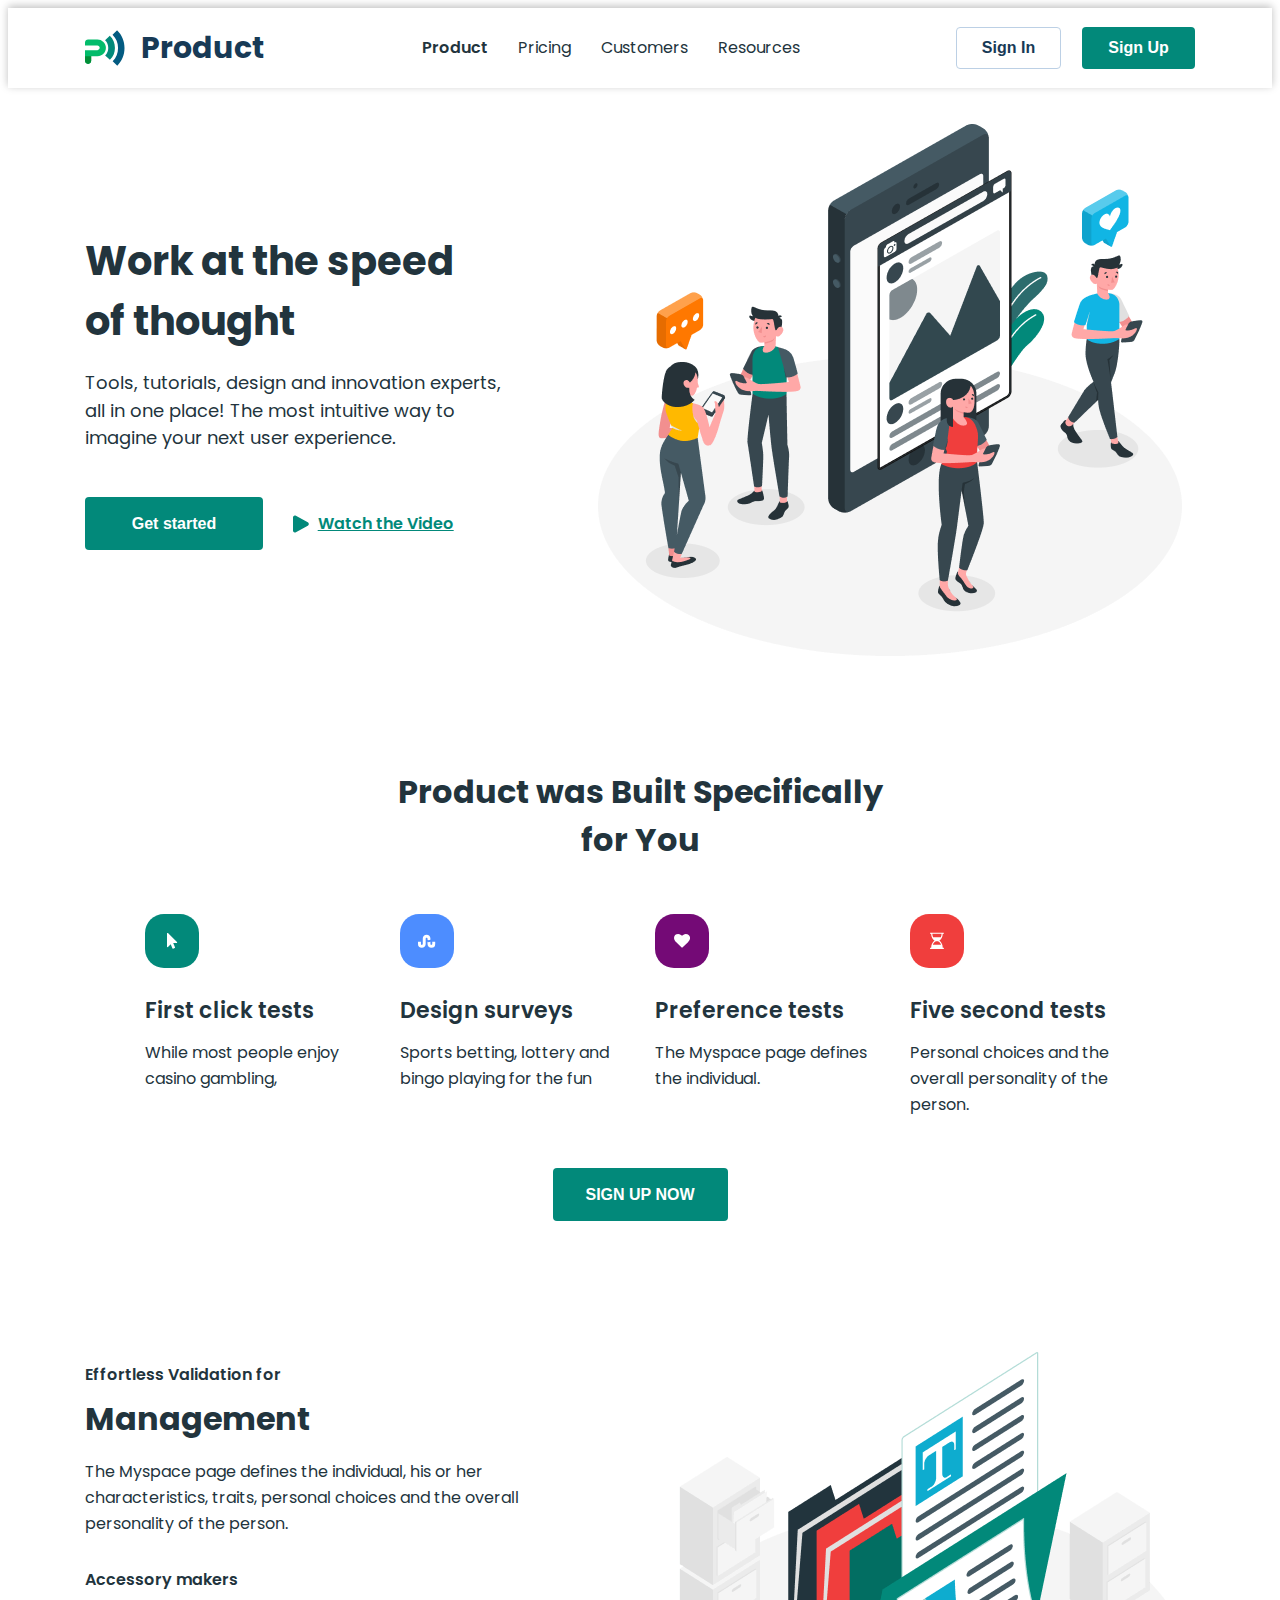
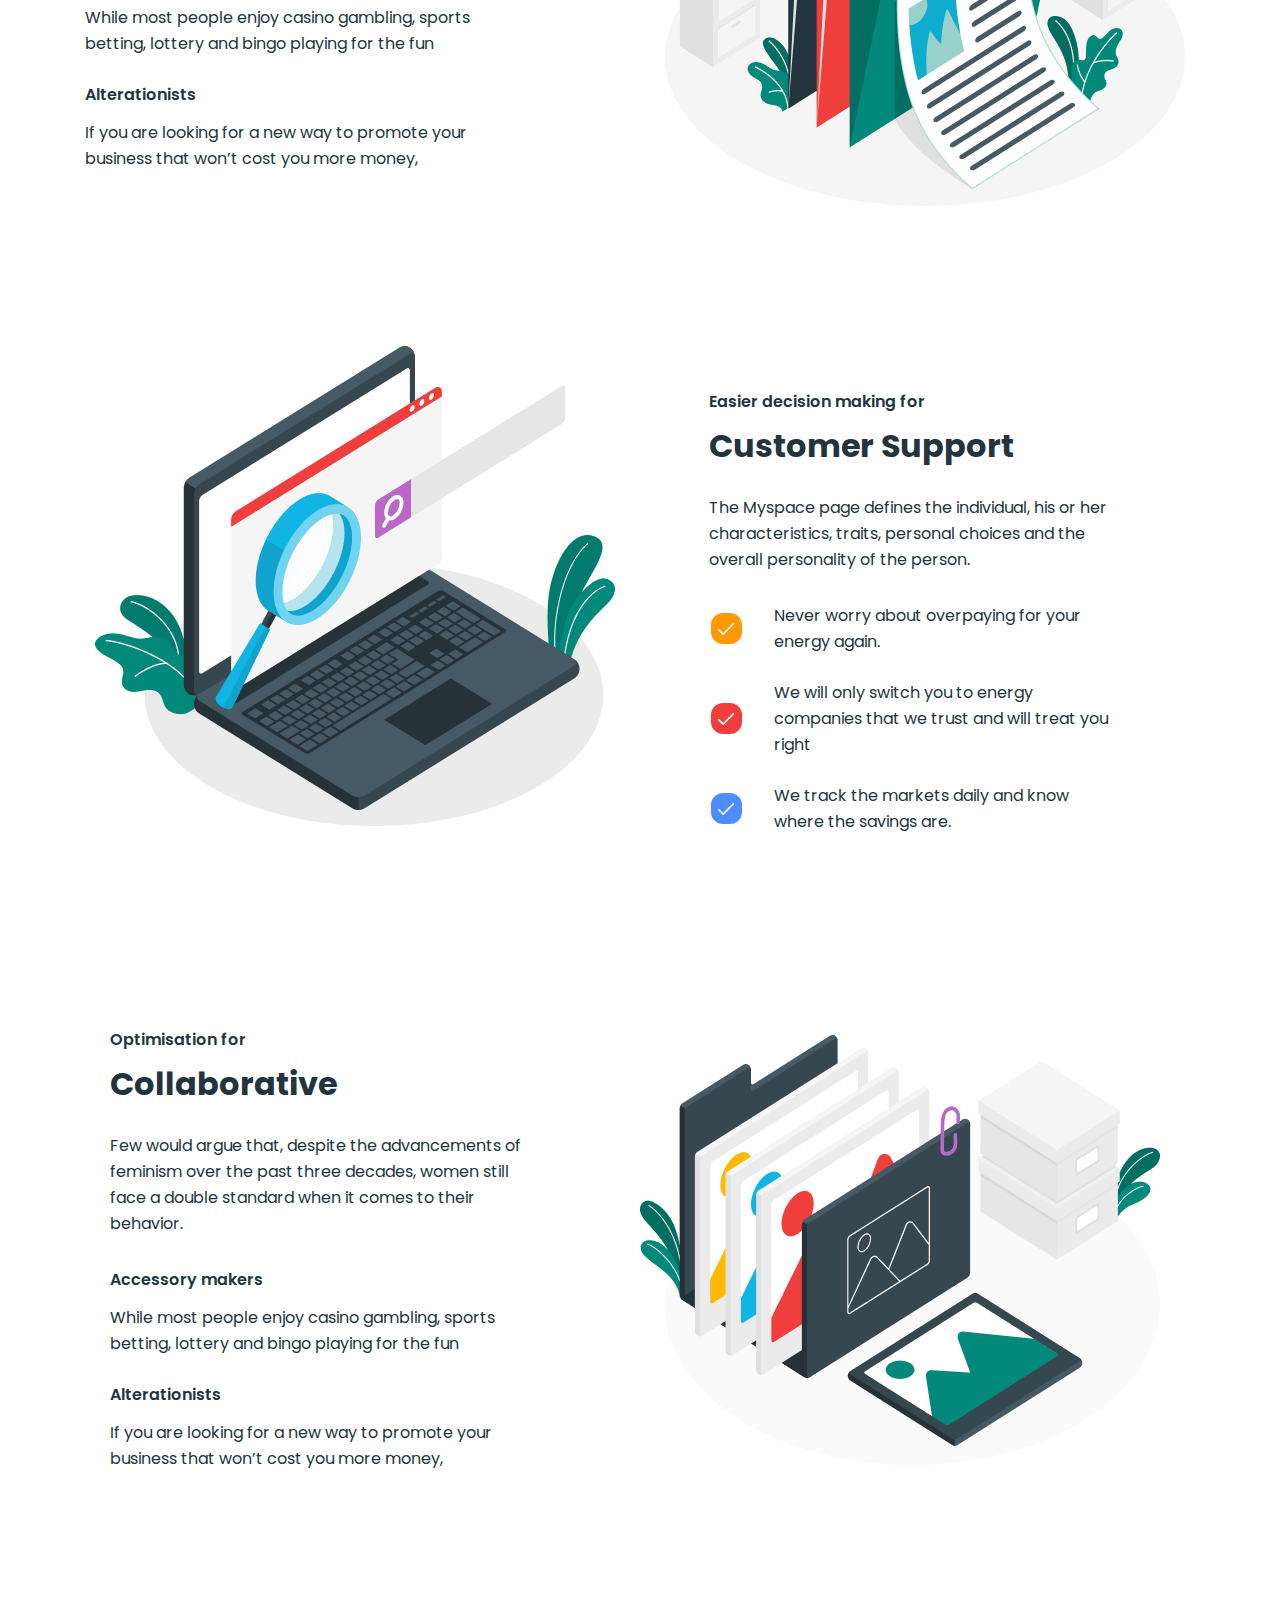
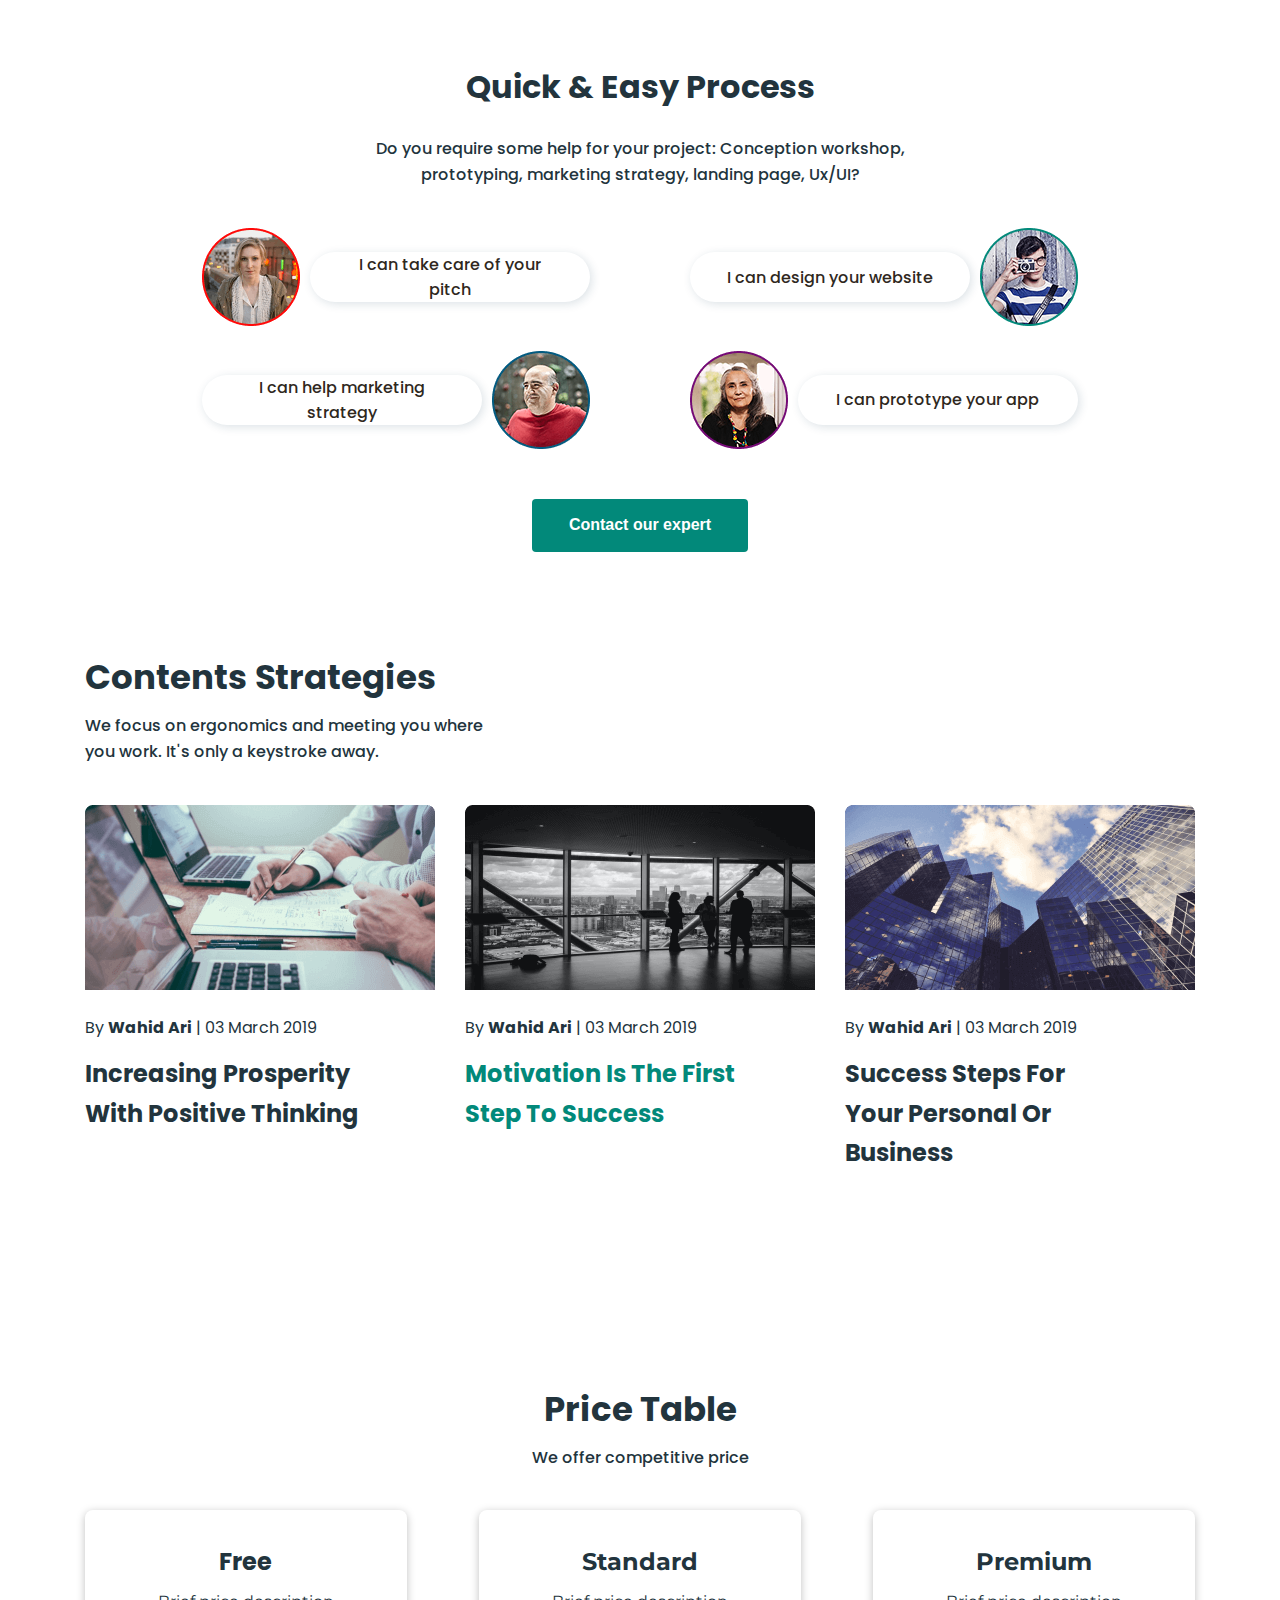
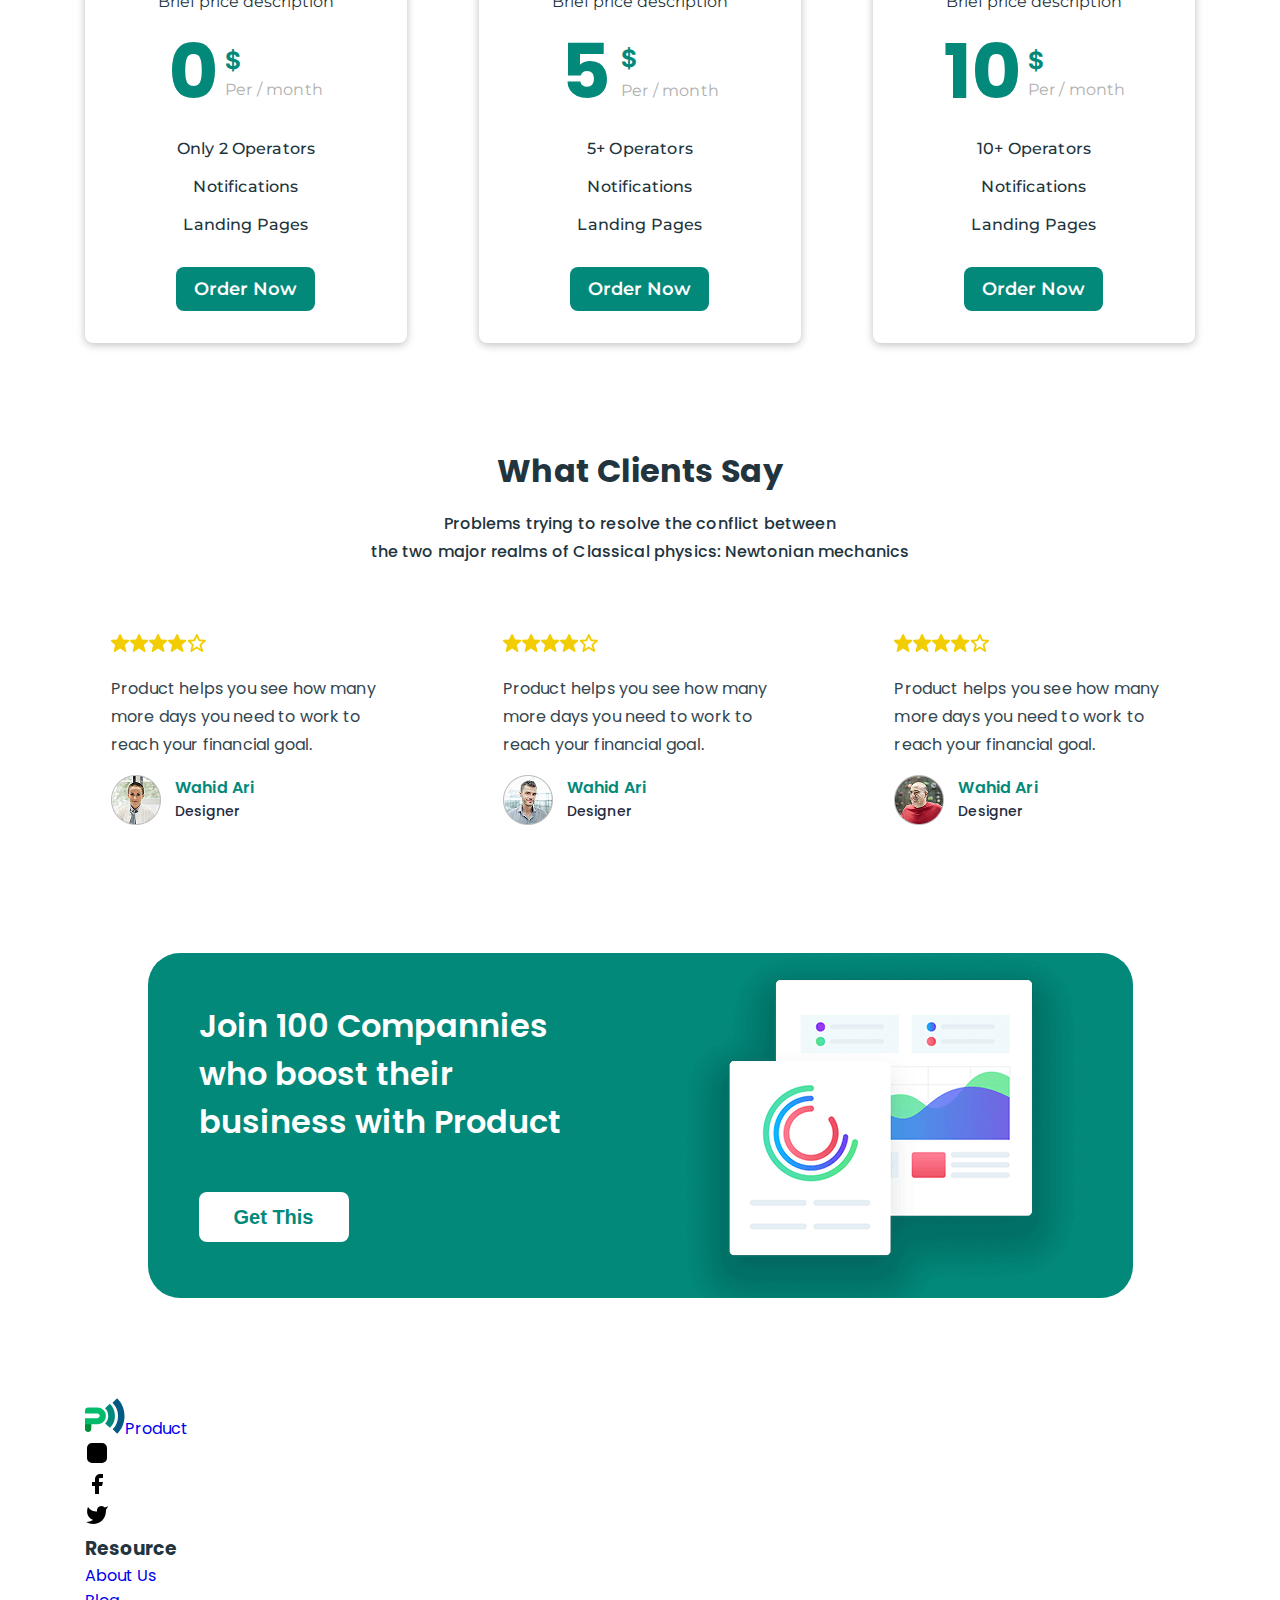
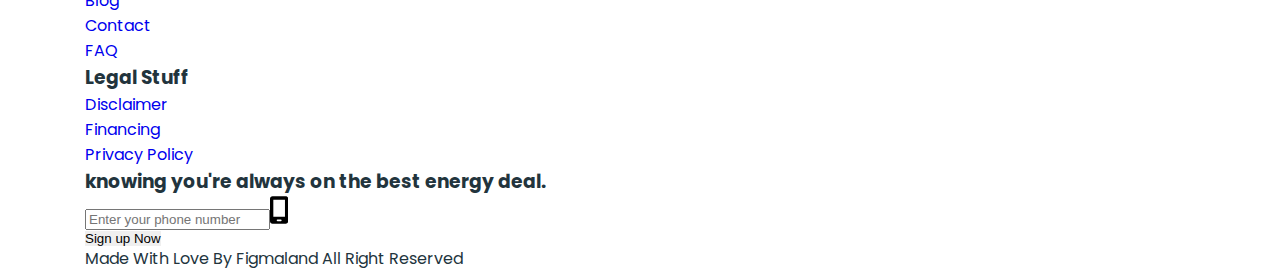
==== index.html @ 4b6647cb "Initial commit" ====
<!DOCTYPE html>
<html lang="en">

<head>
  <meta charset="UTF-8" />
  <meta name="viewport" content="width=device-width, initial-scale=1.0" />
  <link rel="stylesheet" href="https://cdnjs.cloudflare.com/ajax/libs/modern-normalize/3.0.1/modern-normalize.min.css"
    integrity="sha512-q6WgHqiHlKyOqslT/lgBgodhd03Wp4BEqKeW6nNtlOY4quzyG3VoQKFrieaCeSnuVseNKRGpGeDU3qPmabCANg=="
    crossorigin="anonymous" referrerpolicy="no-referrer" />
  <link rel="preconnect" href="https://fonts.googleapis.com" />
  <link rel="preconnect" href="https://fonts.gstatic.com" crossorigin />
  <link
    href="https://fonts.googleapis.com/css2?family=Inter:opsz,wght@500;700&family=Montserrat:wght@400;500;600;700&family=Poppins:wght@400;500;600;700;800&family=Roboto:wght@400;500;700&display=swap"
    rel="stylesheet" />
  <link rel="stylesheet" href="./css/style.css" />

  <title>Bisness promotion</title>
</head>

<body>
  <!-- #region header -->
  <header class="header">
    <div class="container header-flex">
      <a href="./index.html" class="link-header">
        <svg class="icon-logo" width="40" height="36">
          <use href="./images/icons.svg#icon-logo"></use>
        </svg>Product</a>
      <nav class="navigation">
        <ul class="nav-list">
          <li class="nav-list-item-one">
            <a href="./index.html">Product</a>
          </li>
          <li class="nav-list-item"><a href="./pricing.html">Pricing</a></li>
          <li class="nav-list-item">
            <a href="./customers.html">Customers</a>
          </li>
          <li class="nav-list-item">
            <a href="./resources.html">Resources</a>
          </li>
        </ul>
      </nav>
      <ul class="nav-list-button">
        <li><button type="button" class="button-one">Sign In</button></li>
        <li><button type="button" class="button-two">Sign Up</button></li>
      </ul>
      <button type="button" class="btn-mobile-menu">
        <svg width="28" height="31">
          <use href="./images/icons.svg#icon-menu"></use>
        </svg>
      </button>
    </div>
  </header>
  <!-- #endregion header -->
  <main>
    <!-- #region section one -->
    <section class="section-one">
      <div class="container section-one-wrapper-one">
        <div class="section-one-head-wrapper">
          <h1 class="section-one-title">Work at the speed of thought</h1>
          <p class="section-one-text">
            Tools, tutorials, design and innovation experts, all in one place!
            The most intuitive way to imagine your next user experience.
          </p>
          <div class="section-one-wrapper-two">
            <button type="button" class="section-one-button">
              Get started
            </button>
            <a href="#" class="link-icon-triangle">
              <svg class="icon-triangle" width="16" height="18">
                <use href="./images/icons.svg#icon-triangle"></use>
              </svg>
              <p class="link-icon-triangle-text">Watch the Video</p>
            </a>
          </div>
        </div>
        <div class="section-one-wrapper-three">
          <picture>
            <source srcset="
                  ./images/product/hero.png 1x,
                  ./images/product/hero@2x.png 2x
                " media="(min-width: 1150px)" />
            <source srcset="
                  ./images/product/hero-mob.png 1x,
                  ./images/product/hero-mob@2x.png 2x
                " media="(min-width: 411px)" />
            <img src="./images/product/hero.png" alt="hero" />
          </picture>
        </div>
      </div>
    </section>
    <!-- #endregion section one -->
    <!-- #region section two -->
    <section class="section-two">
      <div class="container section-two-container-two">
        <h2 class="section-two-title">
          Product was Built Specifically for You
        </h2>
        <ul class="section-two-list">
          <li class="section-two-list-item">
            <span class="span-section-two">
              <svg class="icon-section-two" width="11" height="18">
                <use href="./images/icons.svg#icon-arrow"></use>
              </svg>
            </span>
            <h3 class="section-two-list-title">First click tests</h3>
            <p class="section-two-list-text">
              While most people enjoy casino gambling,
            </p>
          </li>
          <li class="section-two-list-item">
            <span class="span-section-two span-two-section-two">
              <svg class="icon-section-two" width="18" height="18">
                <use href="./images/icons.svg#icon-scale"></use>
              </svg>
            </span>
            <h3 class="section-two-list-title">Design surveys</h3>
            <p class="section-two-list-text">
              Sports betting, lottery and bingo playing for the fun
            </p>
          </li>
          <li class="section-two-list-item">
            <span class="span-section-two span-three-section-two">
              <svg class="icon-section-two" width="16" height="18">
                <use href="./images/icons.svg#icon-heart"></use>
              </svg>
            </span>
            <h3 class="section-two-list-title">Preference tests</h3>
            <p class="section-two-list-text">
              The Myspace page defines the individual.
            </p>
          </li>
          <li class="section-two-list-item">
            <span class="span-section-two span-four-section-two">
              <svg class="icon-section-two" width="14" height="18">
                <use href="./images/icons.svg#icon-hourglass"></use>
              </svg>
            </span>
            <h3 class="section-two-list-title">Five second tests</h3>
            <p class="section-two-list-text">
              Personal choices and the overall personality of the person.
            </p>
          </li>
        </ul>
        <button type="button" class="section-two-button">SIGN UP NOW</button>
      </div>
    </section>
    <!--#endregion section two -->
    <!-- #region section three -->
    <section class="section-three">
      <div class="container section-three-container-three">
        <div class="section-three-wrapper">
          <h2 class="section-three-title">
            Effortless Validation for
            <span class="section-three-title-span">Management</span>
          </h2>
          <p class="section-three-text">
            The Myspace page defines the individual, his or her
            characteristics, traits, personal choices and the overall
            personality of the person.
          </p>
          <ul class="section-three-list">
            <li class="section-three-list-item">
              <h3 class="section-three-item-title">
                Accessory makers
              </h3>
              <p class="section-three-item-text">
                While most people enjoy casino gambling, sports betting,
                lottery and bingo playing for the fun
              </p>
            </li>
            <li class="section-three-list-item">
              <h3 class="section-three-item-title">Alterationists</h3>
              <p class="section-three-item-text">
                If you are looking for a new way to promote your business that
                won’t cost you more money,
              </p>
            </li>
          </ul>
        </div>
        <div>
          <picture>
            <source srcset="./images/product/management.png 1x, ./images/product/management@2x.png 2x"
              media="(min-width: 1150px)" />
            <source srcset="./images/product/management-mob.png 1x, ./images/product/management-mob@2x.png 2x"
              media="(max-width: 1149px)" />
            <img src="./images/product/management.png" alt="management" />
          </picture>
        </div>
      </div>
    </section>
    <!-- #endregion section three -->
    <!-- #region section four -->
    <section class="section-four">
      <div class="container section-four-wrapper-one">
        <div class="section-four-picture">
          <picture>
          <source srcset="./images/product/support.png 1x, ./images/product/support@2x.png 2x" media="(min-width: 1150px)">
          <source srcset="./images/product/support-mob.png 1x, ./images/product/support-mob@2x.png 2x" media="(max-width: 1149px)">
          <img src="./images/product/support.png" alt="support"/></picture>
        </div>
        <div class="section-four-wrapper-two">
          <h2 class="section-four-title">
            Easier decision making for
            <span class="section-four-title-span">Customer Support</span>
          </h2>
          <p class="section-four-text">
            The Myspace page defines the individual, his or her
            characteristics, traits, personal choices and the overall
            personality of the person.
          </p>
          <ul class="section-four-list">
            <li class="section-four-list-item">
              <div class="section-four-icon-container">
                <svg class="section-four-icon" width="17" height="12">
                  <use href="./images/icons.svg#icon-tick"></use>
                </svg>
              </div>
              <p class="section-four-list-item-text">
                Never worry about overpaying for your energy again.
              </p>
            </li>
            <li class="section-four-list-item">
              <div class="section-four-icon-container">
                <svg class="section-four-icon" width="17" height="12">
                  <use href="./images/icons.svg#icon-tick"></use>
                </svg>
              </div>
              <p class="section-four-list-item-text">
                We will only switch you to energy companies that we trust and
                will treat you right
              </p>
            </li>
            <li class="section-four-list-item">
              <div class="section-four-icon-container">
                <svg class="section-four-icon" width="17" height="12">
                  <use href="./images/icons.svg#icon-tick"></use>
                </svg>
              </div>
              <p class="section-four-list-item-text">
                We track the markets daily and know where the savings are.
              </p>
            </li>
          </ul>
        </div>
      </div>
    </section>
    <!-- #endregion section four-->
    <!-- #region section five -->
    <section class="section-five">
      <div class="container section-five-wrapper-one">
        <div class="section-five-wrapper-two">
          <h2 class="section-five-title">
            Optimisation for
            <span class="section-five-title-span">Collaborative</span>
          </h2>
          <p class="section-five-text">
            Few would argue that, despite the advancements of feminism over
            the past three decades, women still face a double standard when it
            comes to their behavior.
          </p>
          <ul class="section-five-list">
            <li class="section-five-list-item">
              <h3 class="section-five-list-item-title">Accessory makers</h3>
              <p class="section-five-list-item-text">
                While most people enjoy casino gambling, sports betting,
                lottery and bingo playing for the fun
              </p>
            </li>
            <li class="section-five-list-item">
              <h3 class="section-five-list-item-title">Alterationists</h3>
              <p class="section-five-list-item-text">
                If you are looking for a new way to promote your business that
                won’t cost you more money,
              </p>
            </li>
          </ul>
        </div>
        <div><picture>
          <source srcset="./images/product/collaboration.png 1x, ./images/product/collaboration@2x.png" media="(min-width: 1150px)">
          <source srcset="./images/product/collaboration-mob.png 1x, ./images/product/collaboration-mob@2x.png" media="(max-width: 1149px)">
          <img src="./images/product/collaboration.png" alt="collaboration" width="540" height="500" /></picture></div>
      </div>
    </section>
    <!-- #endregion section five -->
    <!-- #region section six -->
    <section class="section-six">
      <div class="container section-six-wrapper-one">
        <h2 class="section-six-title">Quick & Easy Process</h2>
        <p class="section-six-text">
          Do you require some help for your project: Conception workshop,
          prototyping, marketing strategy, landing page, Ux/UI?
        </p>
        <ul class="section-six-list">
          <li class="section-six-list-item">
            <picture>
              <source srcset="./images/product/avatar-one.png 1x, ./images/product/avatar-one@2x.png 2x" media="(min-width: 1150px)">
              <source srcset="./images/product/avatar-one-mob.png 1x, ./images/product/avatar-one-mob@2x.png 2x" media="(max-width: 1149px)">
              <img src="./images/product/avatar-one.png" alt="avatar"/>
            </picture>
            <div class="section-six-list-item-wrapper">
              <p class="section-six-list-item-text">
                I can take care of your pitch
              </p>
            </div>
          </li>
          <li class="section-six-list-item">
            <picture>
              <source srcset="./images/product/avatar-two.png 1x, ./images/product/avatar-two@2x.png 2x" media="(min-width: 1150px)">
              <source srcset="./images/product/avatar-two-mob.png 1x, ./images/product/avatar-two-mob@2x.png 2x" media="(max-width: 1149px)">
              <img src="./images/product/avatar-two.png" alt="avatar"/>
            </picture>
          <div class="section-six-list-item-wrapper">
              <p class="section-six-list-item-text">
                I can design your website
              </p>
          </div>
          </li>
          <li class="section-six-list-item">
            <picture>
              <source srcset="./images/product/avatar-three.png 1x, ./images/product/avatar-three@2x.png 2x" media="(min-width: 1150px)">
              <source srcset="./images/product/avatar-three-mob.png 1x, ./images/product/avatar-three-mob@2x.png 2x" media="(max-width: 1149px)">
              <img src="./images/product/avatar-three.png" alt="avatar"/>
            </picture>
           <div class="section-six-list-item-wrapper">
              <p class="section-six-list-item-text">
                I can help marketing strategy
              </p>
           </div>
          </li>
          <li class="section-six-list-item">
            <picture>
              <source srcset="./images/product/avatar-four.png 1x, ./images/product/avatar-four@2x.png 2x" media="(min-width: 1150px)">
              <source srcset="./images/product/avatar-four-mob.png 1x, ./images/product/avatar-four-mob@2x.png 2x" media="(max-width: 1149px)">
              <img src="./images/product/avatar-four.png" alt="avatar"/>
            </picture>
            <div class="section-six-list-item-wrapper"><p class="section-six-list-item-text">I can prototype your app</p></div>
          </li>
         
        </ul>
        <button type="button" class="section-six-btn">
          Contact our expert
        </button>
      </div>
    </section>
    <!-- #endregion section six -->
    <!-- #region section seven -->
    <section class="section-seven">
      <div class="container">
        <h2 class="section-seven-title">Contents Strategies</h2>
        <p class="section-seven-text">
          We focus on ergonomics and meeting you where you work. It's only a
          keystroke away.
        </p>
        <ul class="section-seven-list">
          <li class="section-seven-list-item">
            <picture>
              <source srcset="./images/product/notepads.png 1x, ./images/product/notepads@2x.png 2x" media="(min-width: 1150px)">
              <source srcset="./images/product/notepads-mob.png 1x, ./images/product/notepads-mob@2x.png 2x" media="(max-width: 1149px)"><img src="./images/product/notepads.png" alt="notepads" /></picture>
            <div class="section-seven-wrapper-one">
              <p class="section-seven-list-item-text">
                By <span class="section-seven-span">Wahid Ari</span> | 03
                March 2019
              </p>
              <h3 class="section-seven-list-item-title">
                Increasing Prosperity With Positive Thinking
              </h3>
            </div>
          </li>
          <li class="section-seven-list-item">
            <picture>
              <source srcset="./images/product/people.png 1x, ./images/product/people@2x.png 2x" media="(min-width: 1150px)">
              <source srcset="./images/product/people-mob.png 1x, ./images/product/people-mob@2x.png" media="(max-width: 1149px)"><img src="./images/product/people.png" alt="people" /></picture>
            <div class="section-seven-wrapper-one">
              <p class="section-seven-list-item-text">
                By <span class="section-seven-span">Wahid Ari</span> | 03
                March 2019
              </p>
              <h3 class="section-seven-list-item-title">
                Motivation Is The First Step To Success
              </h3>
            </div>
          </li>
          <li class="section-seven-list-item">
            <picture>
              <source srcset="./images/product/buildings.png 1x, ./images/product/buildings@2x.png 2x" media="(min-width: 1150px)">
              <source srcset="./images/product/buildings-mob.png 1x, ./images/product/buildings-mob@2x.png" media="(max-width: 1149px)"><img src="./images/product/buildings.png" alt="buildings" /></picture>

            <div class="section-seven-wrapper-one">
              <p class="section-seven-list-item-text">
                By <span class="section-seven-span">Wahid Ari</span> | 03
                March 2019
              </p>
              <h3 class="section-seven-list-item-title">
                Success Steps For Your Personal Or Business
              </h3>
            </div>
          </li>
        </ul>
      </div>
    </section>
    <!-- #endregion section seven -->
    <!-- #region section eight  -->
    <section class="section-eight">
      <div class="container">
        <h2 class="section-eight-title">Price Table</h2>
        <p class="section-eight-text">We offer competitive price</p>
        <ul class="section-eight-list">
          <li class="section-eight-list-item">
            <h3 class="section-eight-list-title">Free</h3>
            <p class="section-eight-list-text">Brief price description</p>
            <div class="section-eight-list-container">
              <h4 class="section-eight-list-subtitle">0</h4>
              <div class="section-eight-list-subcontainer">
                <p class="section-eight-list-sign">$</p>
                <p class="section-eight-list-subtext">Per / month</p>
              </div>
            </div>
            <ul class="section-eight-endlist">
              <li>
                <p class="section-eight-endlist-item">Only 2 Operators</p>
              </li>
              <li>
                <p class="section-eight-endlist-item">Notifications</p>
              </li>
              <li>
                <p class="section-eight-endlist-item">Landing Pages</p>
              </li>
            </ul>
            <button type="button" class="section-eight-btn">Order Now</button>
          </li>
          <li class="section-eight-list-item">
            <h3 class="section-eight-list-title">Standard</h3>
            <p class="section-eight-list-text">Brief price description</p>
            <div class="section-eight-list-container">
              <h4 class="section-eight-list-subtitle">5</h4>
              <div class="section-eight-list-subcontainer">
                <p class="section-eight-list-sign">$</p>
                <p class="section-eight-list-subtext">Per / month</p>
              </div>
            </div>
            <ul class="section-eight-endlist">
              <li>
                <p class="section-eight-endlist-item">5+ Operators</p>
              </li>
              <li>
                <p class="section-eight-endlist-item">Notifications</p>
              </li>
              <li>
                <p class="section-eight-endlist-item">Landing Pages</p>
              </li>
            </ul>
            <button type="button" class="section-eight-btn">Order Now</button>
          </li>
          <li class="section-eight-list-item">
            <h3 class="section-eight-list-title">Premium</h3>
            <p class="section-eight-list-text">Brief price description</p>
            <div class="section-eight-list-container">
              <h4 class="section-eight-list-subtitle">10</h4>
              <div class="section-eight-list-subcontainer">
                <p class="section-eight-list-sign">$</p>
                <p class="section-eight-list-subtext">Per / month</p>
              </div>
            </div>
            <ul class="section-eight-endlist">
              <li>
                <p class="section-eight-endlist-item">10+ Operators</p>
              </li>
              <li>
                <p class="section-eight-endlist-item">Notifications</p>
              </li>
              <li>
                <p class="section-eight-endlist-item">Landing Pages</p>
              </li>
            </ul>
            <button type="button" class="section-eight-btn">Order Now</button>
          </li>
        </ul>
      </div>
    </section>
    <!-- #endregion section eight  -->
    <!-- #region section nine -->
    <section class="section-nine">
      <div class="container">
        <h2 class="section-nine-title">What Clients Say</h2>
        <p class="section-nine-text">
          Problems trying to resolve the conflict between <br />
          the two major realms of Classical physics: Newtonian mechanics
        </p>
        <ul class="section-nine-list">
          <li class="section-nine-list-item">
            <ul class="section-nine-star-list">
              <li>
                <svg class="icon-star" width="19" height="18">
                  <use href="./images/icons.svg#icon-star"></use>
                </svg>
              </li>
              <li>
                <svg class="icon-star" width="19" height="18">
                  <use href="./images/icons.svg#icon-star"></use>
                </svg>
              </li>
              <li>
                <svg class="icon-star" width="19" height="18">
                  <use href="./images/icons.svg#icon-star"></use>
                </svg>
              </li>
              <li>
                <svg class="icon-star" width="19" height="18">
                  <use href="./images/icons.svg#icon-star"></use>
                </svg>
              </li>
              <li>
                <svg class="icon-star icon-star-transparent" width="19" height="18">
                  <use href="./images/icons.svg#icon-transparent-star"></use>
                </svg>
              </li>
            </ul>
            <p class="section-nine-list-text">
              Product helps you see how many more days you need to work to
              reach your financial goal.
            </p>
            <div class="section-nine-list-container">
              <img srcset="./images/product/ellipse-one.png 1x, ./images/product/ellipse-one@2x.png 2x" src="./images/product/ellipse-one.png" alt="phto-designer"/>
              <div>
                <h3 class="section-nine-list-subtitle">Wahid Ari</h3>
                <p class="section-nine-list-subtext">Designer</p>
              </div>
            </div>
          </li>
          <li class="section-nine-list-item">
            <ul class="section-nine-star-list">
              <li>
                <svg class="icon-star" width="19" height="18">
                  <use href="./images/icons.svg#icon-star"></use>
                </svg>
              </li>
              <li>
                <svg class="icon-star" width="19" height="18">
                  <use href="./images/icons.svg#icon-star"></use>
                </svg>
              </li>
              <li>
                <svg class="icon-star" width="19" height="18">
                  <use href="./images/icons.svg#icon-star"></use>
                </svg>
              </li>
              <li>
                <svg class="icon-star" width="19" height="18">
                  <use href="./images/icons.svg#icon-star"></use>
                </svg>
              </li>
              <li>
                <svg class="icon-star icon-star-transparent" width="19" height="18">
                  <use href="./images/icons.svg#icon-transparent-star"></use>
                </svg>
              </li>
            </ul>
            <p class="section-nine-list-text">
              Product helps you see how many more days you need to work to
              reach your financial goal.
            </p>
            <div class="section-nine-list-container">
              <img srcset="./images/product/ellipse-two.png 1x, ./images/product/ellipse-two@2x.png 2x" src="./images/product/ellipse-two.png" alt="phto-designer"/>
              <div>
                <h3 class="section-nine-list-subtitle">Wahid Ari</h3>
                <p class="section-nine-list-subtext">Designer</p>
              </div>
            </div>
          </li>
          <li class="section-nine-list-item">
            <ul class="section-nine-star-list">
              <li>
                <svg class="icon-star" width="19" height="18">
                  <use href="./images/icons.svg#icon-star"></use>
                </svg>
              </li>
              <li>
                <svg class="icon-star" width="19" height="18">
                  <use href="./images/icons.svg#icon-star"></use>
                </svg>
              </li>
              <li>
                <svg class="icon-star" width="19" height="18">
                  <use href="./images/icons.svg#icon-star"></use>
                </svg>
              </li>
              <li>
                <svg class="icon-star" width="19" height="18">
                  <use href="./images/icons.svg#icon-star"></use>
                </svg>
              </li>
              <li>
                <svg class="icon-star icon-star-transparent" width="19" height="18">
                  <use href="./images/icons.svg#icon-transparent-star"></use>
                </svg>
              </li>
            </ul>
            <p class="section-nine-list-text">
              Product helps you see how many more days you need to work to
              reach your financial goal.
            </p>
            <div class="section-nine-list-container">
              <img srcset="./images/product/ellipse-three.png 1x, ./images/product/ellipse-three@2x.png 2x" src="./images/product/ellipse-three.png" alt="phto-designer"/>
              <div>
                <h3 class="section-nine-list-subtitle">Wahid Ari</h3>
                <p class="section-nine-list-subtext">Designer</p>
              </div>
            </div>
          </li>
        </ul>
      </div>
    </section>
    <!-- #endregion section nine -->
    <!-- #region section ten-->
    <section class="section-ten">
        <div class="container section-ten-wrapper-one">
          <div class="container-ten">
            <h2 class="visually-hidden">Hidden heading section</h2>
            <div class="section-ten-wrapper-two">
              <h3 class="section-ten-title">Join 100 Compannies who boost their business with Product
              </h3>
              <button type="button" class="section-ten-btn">Get This</button>
            </div>
            <img srcset="./images/product/screen-product.png 1x, ./images/product/screen-product@2x.png 2x" src="./images/product/screen-product.png" alt="screen"/>
          </div>
        </div>
    </section>
    <!-- #endregion section ten -->
  </main>

  <!--#region footer-->
  <footer>
    <div class="container">
      <div class="footer-container">
        <div class="footer-container-logo">
          <a href="./index.html" class="footer-link">
            <svg class="icon-logo" width="40" height="36">
              <use href="./images/icons.svg#icon-logo"></use>
            </svg>Product</a>
          <ul class="footer-list">
            <li>
              <a href="#" class="footer-link-icon">
                <svg class="icon-footer" width="24" height="24">
                  <use href="./images/icons.svg#icon-instagram"></use>
                </svg>
              </a>
            </li>
            <li>
              <a href="#" class="footer-link-icon">
                <svg class="icon-footer" width="24" height="24">
                  <use href="./images/icons.svg#icon-facebook"></use>
                </svg>
              </a>
            </li>
            <li>
              <a href="#" class="footer-link-icon">
                <svg class="icon-footer" width="24" height="24">
                  <use href="./images/icons.svg#icon-twitter"></use>
                </svg>
              </a>
            </li>
          </ul>
        </div>
        <div class="footer-container-resource-legal">
          <h3 class="footer-container-item-title">Resource</h3>
          <ul>
            <li>
              <a href="#" class="footer-container-item-link">About Us</a>
            </li>
            <li><a href="#" class="footer-container-item-link">Blog</a></li>
            <li>
              <a href="#" class="footer-container-item-link">Contact</a>
            </li>
            <li><a href="#" class="footer-container-item-link">FAQ</a></li>
          </ul>
        </div>
        <div class="footer-container-resource-legal">
          <h3 class="footer-container-item-title">Legal Stuff</h3>
          <ul>
            <li>
              <a href="#" class="footer-container-item-link">Disclaimer</a>
            </li>
            <li>
              <a href="#" class="footer-container-item-link">Financing</a>
            </li>
            <li>
              <a href="#" class="footer-container-item-link">Privacy Policy</a>
            </li>
          </ul>
        </div>
        <form action="#" class="footer-form">
          <h3 class="footer-container-form-title">
            knowing you're always on the best energy deal.
          </h3>
          <div class="footer-form-input-wrapper">
            <input type="tel" class="footer-form-input" placeholder="Enter your phone number" /><svg
              class="icon-mobile-phone" width="18" height="28">
              <use href="./images/icons.svg#icon-mobile-phone"></use>
            </svg>
          </div>
          <button type="submit" class="footer-form-btn">Sign up Now</button>
        </form>
      </div>
      <p class="footer-end-text">
        Made With Love By Figmaland All Right Reserved
      </p>
    </div>
  </footer>
  <!--#endregion footer-->
</body>

</html>
---- css/style.css ----
*,
*::before,
*::after {
  box-sizing: border-box;
}

body {
  color: #22343d;
  background-color: #fff;
  font-family: 'Poppins', sans-serif;
}

ul,
ol {
  list-style-type: none;
  padding-left: 0;
  margin-top: 0;
  margin-bottom: 0;
}

h1,
h2,
h3,
h4,
h5,
h6,
p {
  margin-top: 0;
  margin-bottom: 0;
}

a {
  text-decoration: none;
}

img {
  display: block;
  max-width: 100%;
  height: auto;
}

button {
  cursor: pointer;
  padding: 0;
  border: none;
  display: block;
}

/* common */

.container {
  max-width: 411px;
  margin: 0 auto;
  padding: 0 31px;
}

@media screen and (min-width: 1150px) {
  .container {
    max-width: 1150px;
    padding: 0 20px;
  }
}

/* PRODUCT */

/* #region header */
.button-one,
.button-two,
.nav-list {
  display: none;
}
.header {
  box-shadow: 0 -2px 8px 0 rgba(0, 0, 0, 0.25);
}

.header-flex {
  position: relative;
  display: flex;
  align-items: center;
  width: 100%;
}
.btn-mobile-menu {
  position: absolute;
  right: 27px;
  top: 50%;
  transform: translateY(-50%);
  background-color: transparent;
  padding: 19px 0;
}
.link-header {
  display: flex;
  gap: 8px;
  align-items: center;
  font-weight: 700;
  font-size: 30px;
  line-height: 0.93;
  color: #173a56;
  padding: 17px 0;
  margin-right: auto;
}

/* desktop */
@media screen and (min-width: 1150px) {
  .btn-mobile-menu {
    display: none;
  }
  .header-flex {
    padding: 0 20px;
    width: 100%;
  }

  .link-header {
    gap: 16px;
    padding: 22px 0;
    margin-right: auto;
  }
  .nav-list a {
    display: block;
    font-weight: 400;
    font-size: 16px;
    line-height: 1.75;
    color: #22343d;
    padding: 26px 0;
  }
  .nav-list-item-one a {
    font-weight: 600;
  }
  .nav-list {
    display: flex;
    align-items: center;
    gap: 30px;
  }

  .nav-list-button {
    display: flex;
    align-items: center;
    gap: 21px;
    margin-left: auto;
  }

  .button-one {
    display: block;
    font-weight: 600;
    font-size: 16px;
    text-align: center;
    color: #173a56;
    width: 105px;
    height: 42px;
    background-color: #fff;
    border-radius: 4px;
    border: 1px solid #bcd0e5;
  }

  .button-two {
    display: block;
    border-radius: 4px;
    width: 113px;
    height: 42px;
    background-color: #02897a;
    font-weight: 600;
    font-size: 16px;
    color: #fff;
  }
}
/* #endregion header */

/* #region section one */
.section-one {
  padding: 30px 0 116px;
}
.section-one-wrapper-one {
  display: flex;
  flex-direction: column-reverse;
  gap: 11px;
}
.section-one-head-wrapper {
  display: flex;
  flex-wrap: wrap;
  justify-content: center;
}
.section-one-title {
  font-weight: 700;
  font-size: 36px;
  line-height: 1.67;
  text-align: center;
  margin-bottom: 16px;
}
.section-one-text {
  font-weight: 400;
  font-size: 18px;
  line-height: 1.55;
  text-align: center;
  margin-bottom: 32px;
}
.section-one-wrapper-two {
  display: flex;
  justify-content: center;
  align-items: center;
  gap: 28px;
}
.section-one-button {
  font-weight: 700;
  font-size: 16px;
  color: #fff;
  border-radius: 4px;
  width: 142px;
  height: 53px;
  background-color: #02897a;
}
.link-icon-triangle {
  display: flex;
  gap: 8.7px;
  align-items: center;
}
.icon-triangle {
  border-radius: 1px;
  fill: #02897a;
}
.link-icon-triangle-text {
  font-weight: 600;
  font-size: 16px;
  text-decoration: underline;
  text-decoration-skip-ink: none;
  color: #02897a;
}

/* desktop */
@media screen and (min-width: 1150px) {
  .section-one {
    padding: 25px 0 100px;
  }
  .section-one-wrapper-one {
    flex-direction: row;
    align-items: center;
    justify-content: space-between;
    gap: 35px;
  }
  .section-one-head-wrapper {
    max-width: 430px;
    justify-content: flex-start;
  }
  .section-one-title {
    max-width: 390px;
    font-size: 40px;
    line-height: 1.5;
    margin-bottom: 18px;
    text-align: start;
  }
  .section-one-text {
    margin-bottom: 45px;
    text-align: start;
  }

  .section-one-wrapper-two {
    gap: 30px;
  }
  .section-one-button {
    width: 178px;
  }
  .icon-triangle {
    border-radius: 2px;
  }
}
/* #endregion section one */

/* #region section two */
.section-two-title {
  font-weight: 700;
  font-size: 32px;
  text-align: center;
  margin-bottom: 50px;
}
.section-two-list {
  display: flex;
  flex-wrap: wrap;
  gap: 32px;
  justify-content: center;
}
.section-two-list-item {
  max-width: 215px;
  display: flex;
  flex-direction: column;
  align-items: center;
}
.span-section-two {
  display: flex;
  justify-content: center;
  align-items: center;
  border-radius: 19px;
  width: 50px;
  height: 50px;
  margin-bottom: 24px;
  background-color: #02897a;
}
.span-two-section-two {
  background-color: #4d8dff;
}

.span-three-section-two {
  background-color: #740a76;
}

.span-four-section-two {
  background-color: #f03e3d;
}

.section-two-list-title {
  font-weight: 600;
  font-size: 22px;
  margin-bottom: 8px;
}
.section-two-list-text {
  font-weight: 400;
  font-size: 16px;
  line-height: 1.63;
  text-align: center;
}
.icon-section-two {
  fill: #fff;
}

.section-two-button {
  border-radius: 4px;
  width: 175px;
  height: 53px;
  background-color: #02897a;
  font-weight: 700;
  font-size: 16px;
  color: #fff;
  margin: 32px auto 0;
}

/* desktop */
@media screen and (min-width: 1150px) {
  .section-two-container-two {
    max-width: 1030px;
  }
  .section-two-title {
    max-width: 506px;
    margin: 0 auto 50px;
  }
  .section-two-list {
    justify-content: space-between;
    gap: 30px;
  }
  .section-two-list-item {
    max-width: calc((100% - 90px) / 4);
    align-items: flex-start;
  }
  .section-two-list-text {
    text-align: left;
  }
  .span-section-two {
    width: 54px;
    height: 54px;
    margin-bottom: 26px;
  }
  .section-two-list-title {
    margin-bottom: 13px;
  }
  .section-two-button {
    margin-top: 50px;
  }
}
/* #endregion section two */

/* #region section three */

.section-three {
  padding: 138px 0 100px 0;
}
.section-three-container-three {
  max-width: 359px;
  display: flex;
  gap: 50px;
  flex-direction: column-reverse;
}
.section-three-title {
  font-weight: 600;
  font-size: 16px;
}
.section-three-title-span {
  display: block;
  margin: 8px 0 16px;
  font-weight: 700;
  font-size: 32px;
}
.section-three-text {
  font-weight: 400;
  font-size: 16px;
  line-height: 1.625;
  margin-bottom: 16px;
}
.section-three-list {
  padding-bottom: 23px;
}
.section-three-item-title {
  font-weight: 600;
  font-size: 16px;
  line-height: 1.625;
  margin-bottom: 12px;
}
.section-three-item-text {
  font-weight: 400;
  font-size: 16px;
  line-height: 1.625;
}
.section-three-list-item:nth-child(2) {
  margin-top: 16px;
}
/* desktop */
@media screen and (min-width: 1150px) {
  .section-three {
    padding: 100px 0;
  }
  .section-three-container-three {
    max-width: 1150px;
    flex-direction: row;
    gap: 84px;
    justify-content: space-between;
    align-items: center;
  }
  .section-three-wrapper {
    max-width: 440px;
    padding: 41px 0;
  }
  .section-three-title-span {
    margin-top: 8px 0 25px;
  }
  .section-three-text {
    margin-bottom: 30px;
  }
  .section-three-list-item:nth-child(2) {
    margin-top: 25px;
  }
}
/* #endregion section three */

/* #region section four */
.section-four-wrapper-one {
  max-width: 380px;
}
.section-four-picture {
  margin-bottom: 50px;
}
.section-four-title {
  font-weight: 600;
  font-size: 16px;
}
.section-four-title-span {
  display: block;
  font-weight: 700;
  font-size: 32px;
  margin: 8px 0 16px;
}
.section-four-text {
  font-weight: 400;
  font-size: 16px;
  line-height: 1.625;
  margin-bottom: 16px;
}

.section-four-list-item {
  display: flex;
  justify-content: flex-start;
  align-items: center;
  gap: 30px;
}
.section-four-icon-container {
  border: 2.92px solid #fff;
  border-radius: 14px;
  width: 35px;
  height: 35px;
  background-color: #f90;
  display: flex;
  justify-content: center;
  align-items: center;
  flex-shrink: 0;
}
.section-four-list-item:nth-child(2) .section-four-icon-container {
  background-color: #f03e3d;
}

.section-four-list-item:nth-child(3) .section-four-icon-container {
  background-color: #4d8dff;
}

.section-four-icon {
  fill: #fff;
}
.section-four-list-item:not(:last-child) {
  margin-bottom: 16px;
}
.section-four-list-item-text {
  font-weight: 400;
  font-size: 16px;
  line-height: 1.625;
}

/* desktop */
@media screen and (min-width: 1150px) {
  .section-four-wrapper-one {
    max-width: 1150px;
    display: flex;
    gap: 84px;
    justify-content: flex-start;
    align-items: center;
  }
  .section-four-wrapper-two {
    padding: 41px 35px 40px 0;
    max-width: 440px;
  }
  .section-four-title-span {
    margin: 8px 0 25px;
  }

  .section-four-text {
    margin-bottom: 30px;
  }

  .section-four-list-item:not(:last-child) {
    margin-bottom: 25px;
  }
}
/* #endregion section four */

/* #region section five */
.section-five {
  padding: 100px 0 140px 0;
}
.section-five-wrapper-one {
  display: flex;
  flex-direction: column-reverse;
  gap: 50px;
}

.section-five-wrapper-two {
  max-width: 310px;
}

.section-five-title {
  font-weight: 600;
  font-size: 16px;
}

.section-five-title-span {
  font-weight: 700;
  font-size: 32px;
  display: block;
  margin: 8px 0 16px;
}
.section-five-text {
  font-weight: 400;
  font-size: 16px;
  line-height: 1.625;
  margin-bottom: 16px;
}

.section-five-list-item:last-child {
  margin-top: 16px;
}
.section-five-list-item-title {
  font-weight: 600;
  font-size: 16px;
  line-height: 1.625;
}

.section-five-list-item-text {
  margin-top: 12px;
  font-weight: 400;
  font-size: 16px;
  line-height: 1.625;
}

/* desktop */
@media screen and (min-width: 1150px) {
  .section-five {
    padding: 100px 0 150px 0;
  }

  .section-five-wrapper-one {
    max-width: 1100px;
    flex-direction: row;
    justify-content: space-between;
    align-items: center;
    gap: 84px;
  }
  .section-five-wrapper-two {
    padding: 41px 0;
    max-width: 434px;
  }
  .section-five-title-span {
    margin: 8px 0 25px;
  }
  .section-five-text {
    margin-bottom: 30px;
  }
  .section-five-list-item:last-child {
    margin-top: 25px;
  }
}
/* #endregion section five */

/* #region section six */
.section-six {
  padding-bottom: 100px;
}

.section-six-title {
  font-weight: 700;
  font-size: 32px;
  text-align: center;
  margin: 0 auto 8px;
}

.section-six-text {
  font-weight: 500;
  font-size: 16px;
  line-height: 1.625;
  text-align: center;
  margin: 0 auto 40px;
  max-width: 320px;
}
.section-six-list {
  display: flex;
  flex-wrap: wrap;
  row-gap: 32px;
}
.section-six-list-item {
  display: flex;
  gap: 14px;
  justify-content: flex-start;
  align-items: center;
}
.section-six-list-item:nth-child(2),
.section-six-list-item:nth-child(4) {
  flex-direction: row-reverse;
}
.section-six-list-item-wrapper {
  display: flex;
  justify-content: center;
  align-items: center;
  background-color: #fff;
  box-shadow: 2px 2px 10px 0 rgba(23, 58, 86, 0.15);
  width: 237px;
  height: 64px;
  border-radius: 50px;
}
.section-six-list-item-text {
  max-width: 170px;
  font-weight: 500;
  font-size: 16px;
  text-align: center;
  color: #2f281e;
}
.section-six-btn {
  margin: 32px auto 0;
  font-weight: 700;
  font-size: 16px;
  color: #fff;
  border-radius: 4px;
  width: 216px;
  height: 53px;
  background-color: #02897a;
}

/* desktop */

@media screen and (min-width: 1150px) {
  .section-six-wrapper-one {
    max-width: 916px;
  }
  .section-six-title {
    margin: 0 auto 25px;
  }
  .section-six-text {
    max-width: 542px;
  }

  .section-six-list {
    justify-content: space-between;
    row-gap: 25px;
    column-gap: 100px;
  }
  .section-six-list-item {
    gap: 10px;
    width: calc((100% - 100px) / 2);
  }
  .section-six-list-item:nth-child(3) {
    flex-direction: row-reverse;
  }
  .section-six-list-item:nth-child(4) {
    flex-direction: row;
  }

  .section-six-list-item-wrapper {
    width: 281px;
    height: 50px;
    border-radius: 50px;
  }
  .section-six-list-item-text {
    max-width: 207px;
  }
  .section-six-btn {
    margin: 50px auto 0;
  }
}
/* #endregion section six */

/* #region section seven */
.section-seven {
  padding-bottom: 61px;
}
.section-seven-title {
  font-weight: 700;
  font-size: 34px;
  text-align: center;
  margin-bottom: 8px;
}

.section-seven-text {
  margin-bottom: 40px;
  font-weight: 500;
  font-size: 16px;
  line-height: 1.625;
  text-align: center;
  max-width: 345px;
}
.section-seven-list {
  display: flex;
  flex-wrap: wrap;
  gap: 16px;
}
.section-seven-wrapper-one {
  width: 80%;
  padding: 24px 0 40px;
}
.section-seven-list-item-text {
  font-weight: 400;
  font-size: 16px;
  line-height: 1.75;
  margin-bottom: 12px;
}
.section-seven-span {
  font-weight: 700;
}
.section-seven-list-item-title {
  font-weight: 700;
  font-size: 24px;
  line-height: 1.66;
}
.section-seven-list-item:nth-child(2) .section-seven-list-item-title {
  color: #02897a;
}

/* desktop */
@media screen and (min-width: 1150px) {
  .section-seven {
    padding-bottom: 171px;
  }
  .section-seven-title {
    margin-bottom: 10px;
    text-align: start;
  }
  .section-seven-text {
    max-width: 400px;
    text-align: start;
  }
  .section-seven-list {
    flex-wrap: nowrap;
    justify-content: space-between;
    gap: 30px;
  }

  .section-seven-list-item {
    width: calc((100% - 60px) / 3);
  }
}
/* #endregion section seven */

/* #region section eight */
.section-eight {
  padding-bottom: 100px;
}
.section-eight-title {
  margin-bottom: 8px;
  text-align: center;
  font-weight: 700;
  font-size: 34px;
}
.section-eight-text {
  margin-bottom: 74px;
  text-align: center;
  font-weight: 500;
  font-size: 16px;
}
.section-eight-list {
  display: flex;
  gap: 32px;
  flex-wrap: wrap;
  justify-content: center;
}
.section-eight-list-item {
  width: 322px;
  padding: 24px 0 32px 0;
  border-radius: 8px;
  box-shadow: 0 2px 8px 0 rgba(0, 0, 0, 0.25);
  background-color: #fff;
  display: flex;
  flex-direction: column;
  align-items: center;
  justify-content: space-between;
}
.section-eight-list-title {
  font-weight: 700;
  font-size: 24px;
  line-height: 1.66;
  text-align: center;
  /* margin-bottom: 8px; */
}

.section-eight-list-text {
  text-align: center;
  font-weight: 400;
  font-size: 16px;
  line-height: 2.5;
  /* margin-bottom: 16px; */
}
.section-eight-list-container {
  display: flex;
  justify-content: space-between;
  align-items: center;
  margin-bottom: 16px;
}
.section-eight-list-subcontainer {
  display: flex;
  flex-direction: column;
  justify-content: space-between;
  align-items: flex-start;
  gap: 4px;
  margin-left: 8px;
}
.section-eight-list-item:nth-child(2) .section-eight-list-subcontainer {
  gap: 7px;
}
.section-eight-list-sign {
  font-family: 'Inter', sans-serif;
  font-weight: 700;
  font-size: 24px;
  line-height: 1.25;
  letter-spacing: 0em;
  color: #02897a;
}
.section-eight-list-subtitle {
  font-weight: 700;
  font-size: 76px;
  line-height: 1.32;
  letter-spacing: 0em;
  text-align: center;
  color: #02897a;
}

.section-eight-list-subtext {
  font-weight: 400;
  font-size: 16px;
  line-height: 1.19;
  letter-spacing: 0.01em;
  color: #afafaf;
}
.section-eight-endlist {
  display: flex;
  flex-direction: column;
  gap: 16px;
  justify-content: space-between;
  align-items: center;
  margin-bottom: 38px;
}
.section-eight-endlist-item {
  font-family: 'Inter', sans-serif;
  font-weight: 500;
  font-size: 16px;
  line-height: 1.38;
  letter-spacing: 0.01em;
}
.section-eight-btn {
  font-family: 'Montserrat', sans-serif;
  border-radius: 8px;
  width: 139px;
  height: 44px;
  background-color: #02897a;
  font-weight: 600;
  font-size: 18px;
  color: #fff;
}
.section-eight-list-item:hover,
.section-eight-list-item:focus {
  background-color: #02897a;
}
.section-eight-list-item:hover .section-eight-list-title,
.section-eight-list-item:focus .section-eight-list-title,
.section-eight-list-item:hover .section-eight-list-text,
.section-eight-list-item:focus .section-eight-list-text,
.section-eight-list-item:hover .section-eight-list-sign,
.section-eight-list-item:focus .section-eight-list-sign,
.section-eight-list-item:hover .section-eight-list-subtitle,
.section-eight-list-item:focus .section-eight-list-subtitle,
.section-eight-list-item:hover .section-eight-endlist-item,
.section-eight-list-item:focus .section-eight-endlist-item {
  color: #fff;
}
.section-eight-list-item:hover .section-eight-list-subtext,
.section-eight-list-item:focus .section-eight-list-subtext {
  color: #e0e0e0;
}
.section-eight-list-item:hover .section-eight-btn,
.section-eight-list-item:focus .section-eight-btn {
  background-color: #fff;
  color: #02897a;
}

/* desktop */
@media screen and (min-width: 1150px) {
  .section-eight-title {
    margin-bottom: 10px;
  }
  .section-eight-text {
    margin-bottom: 40px;
  }
  .section-eight-list {
    flex-wrap: nowrap;
    gap: 72px;
    justify-content: space-between;
  }
  .section-eight-list-item {
    width: calc((100% - 144px) / 3);
    padding: 32px 0;
  }
  .section-eight-list-text {
    font-family: 'Montserrat', sans-serif;
  }
  .section-eight-list-text {
    font-family: 'Montserrat', sans-serif;
  }
  .section-eight-list-item:nth-child(2) > .section-eight-list-title,
  .section-eight-list-item:nth-child(3) > .section-eight-list-title {
    font-family: 'Montserrat', sans-serif;
  }
  .section-eight-list-subcontainer {
    margin-left: 7px;
  }
  .section-eight-list-item:nth-child(2) .section-eight-list-subcontainer {
    margin-left: 10px;
  }
  .section-eight-list-item:nth-child(2) .section-eight-list-subcontainer {
    gap: 7px;
  }
  .section-eight-list-subtext {
    font-family: 'Montserrat', sans-serif;
  }
  .section-eight-endlist {
    margin-bottom: 30px;
  }
  .section-eight-endlist-item {
    font-family: 'Montserrat', sans-serif;
  }
}
/* #endregion section eight */

/* #region section nine */
.section-nine {
  padding-bottom: 100px;
}
.section-nine-title {
  font-weight: 700;
  font-size: 34px;
  line-height: 1.68;
  letter-spacing: 0.01em;
  text-align: center;
  margin-bottom: 8px;
}
.section-nine-text {
  font-weight: 500;
  font-size: 16px;
  line-height: 1.75;
  letter-spacing: 0.01em;
  text-align: center;
  margin-bottom: 32px;
}
.section-nine-list {
  display: flex;
  flex-wrap: wrap;
  gap: 32px;
  justify-content: center;
}
.section-nine-list-item {
  width: 320px;
  padding: 28px 26px 24px;
}
.section-nine-star-list {
  display: flex;
  justify-content: flex-start;
  align-items: center;
  margin-bottom: 16px;
}
.icon-star {
  fill: #f3cd03;
}
.section-nine-list-text {
  font-weight: 400;
  font-size: 16px;
  line-height: 1.75;
  letter-spacing: 0.01em;
  color: #32454f;
  margin-bottom: 16px;
}
.section-nine-list-container {
  display: flex;
  justify-content: flex-start;
  align-items: center;
  gap: 14px;
}
.section-nine-list-subtitle {
  font-weight: 600;
  font-size: 16px;
  line-height: 1.5;
  letter-spacing: 0.01em;
  color: #02897a;
}
.section-nine-list-subtext {
  font-weight: 500;
  font-size: 14px;
  line-height: 1.71;
  letter-spacing: 0.01em;
  color: #252b42;
}

/* desktop */
@media screen and (min-width: 1150px) {
  .section-nine-title {
    font-size: 32px;
    line-height: 1.78;
    margin-bottom: 10px;
  }
  .section-nine-text {
    margin-bottom: 40px;
  }
  .section-nine-list {
    gap: 65px;
    justify-content: space-between;
  }
  .section-nine-list-item {
    padding: 28px 26px;
    width: calc((100% - 130px) / 3);
  }
}
/* #endregion section nine */

/* #region section ten */
.section-ten {
  padding-bottom: 100px;
}
.section-ten-wrapper-one {
  padding: 0 20px;
}
.visually-hidden {
  position: absolute;
  width: 1px;
  height: 1px;
  margin: -1px;
  border: 0;
  padding: 0;
  white-space: nowrap;
  clip-path: inset(100%);
  clip: rect(0 0 0 0);
  overflow: hidden;
}
.section-ten-wrapper-two {
  display: flex;
  flex-wrap: wrap;
  gap: 69px;
  justify-content: center;
  padding: 17px 22px 0;
}
.container-ten {
  border-radius: 32px;
  background-color: #02897a;
  display: flex;
  flex-wrap: wrap;
  gap: 72px;
  justify-content: center;
}
.section-ten-title {
  font-weight: 600;
  font-size: 32px;
  line-height: 1.51;
  color: #fff;
  text-align: center;
}
.section-ten-btn {
  border-radius: 8px;
  width: 150px;
  height: 50px;
  font-weight: 600;
  font-size: 20px;
  color: #02897a;
  background-color: #fff;
}
/* desktop */
@media screen and (min-width: 1150px) {
  .section-ten-wrapper-one {
    max-width: 1025px;
}
  .container-ten {
    flex-wrap: nowrap;
    justify-content: space-between;
    padding: 0 46px 0 51px;
  }
  .section-ten-wrapper-two {
    padding: 49px 0 56px 0;
    gap: 46px;
    flex-direction: column;
    justify-content: space-between;
  }
  .section-ten-title {
    text-align: start;
  }
}
/* #endregion section ten */

/*#region footer*/
/*#endregion footer*/
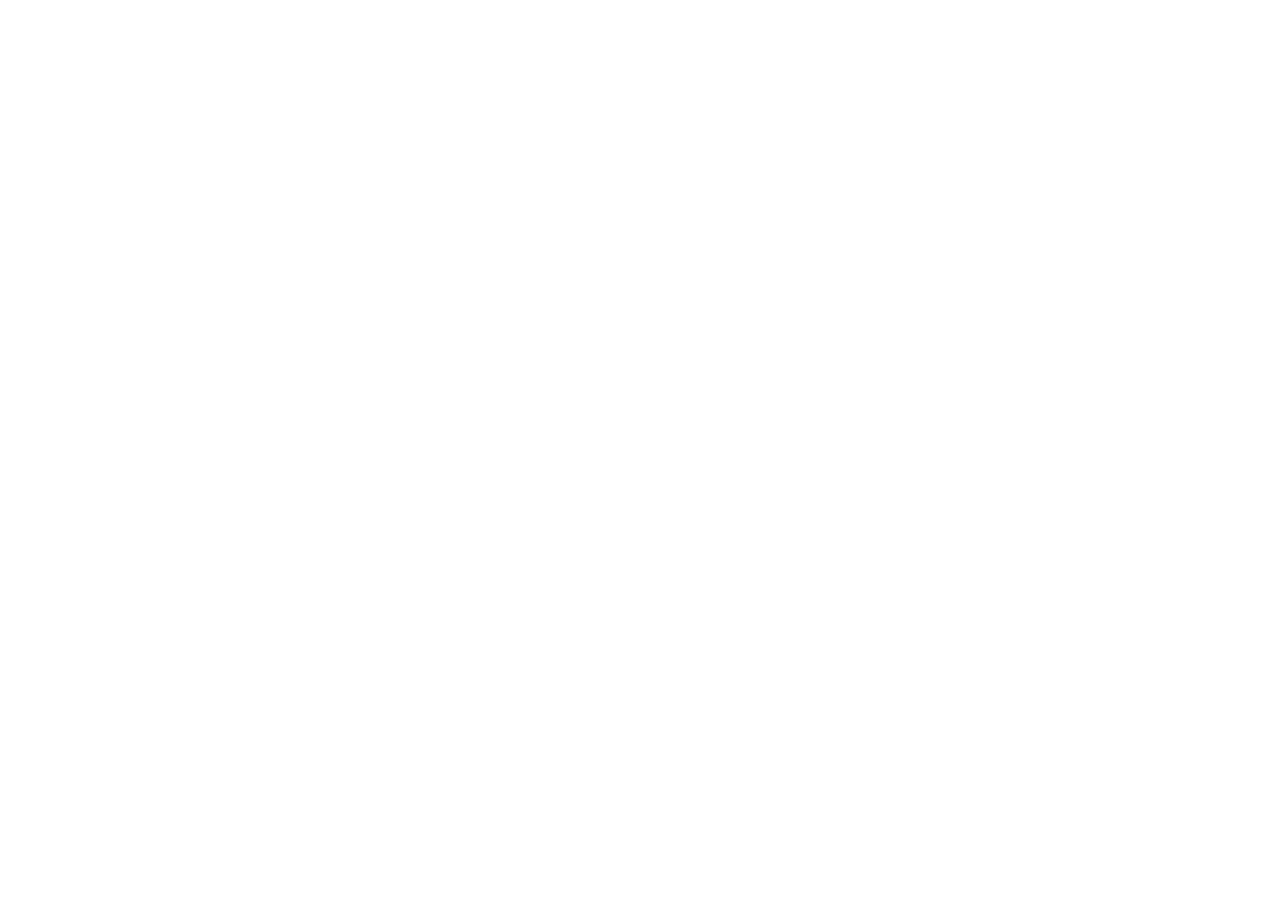
==== commit 95dd86dd: "Завдання 1-4" ====
--- a/index.html
+++ b/index.html
@@ -1,712 +1,11 @@
 <!DOCTYPE html>
 <html lang="en">
-
 <head>
-  <meta charset="UTF-8" />
-  <meta name="viewport" content="width=device-width, initial-scale=1.0" />
-  <link rel="stylesheet" href="https://cdnjs.cloudflare.com/ajax/libs/modern-normalize/3.0.1/modern-normalize.min.css"
-    integrity="sha512-q6WgHqiHlKyOqslT/lgBgodhd03Wp4BEqKeW6nNtlOY4quzyG3VoQKFrieaCeSnuVseNKRGpGeDU3qPmabCANg=="
-    crossorigin="anonymous" referrerpolicy="no-referrer" />
-  <link rel="preconnect" href="https://fonts.googleapis.com" />
-  <link rel="preconnect" href="https://fonts.gstatic.com" crossorigin />
-  <link
-    href="https://fonts.googleapis.com/css2?family=Inter:opsz,wght@500;700&family=Montserrat:wght@400;500;600;700&family=Poppins:wght@400;500;600;700;800&family=Roboto:wght@400;500;700&display=swap"
-    rel="stylesheet" />
-  <link rel="stylesheet" href="./css/style.css" />
-
-  <title>Bisness promotion</title>
+  <meta charset="UTF-8">
+  <meta name="viewport" content="width=device-width, initial-scale=1.0">
+  <title>Document</title>
 </head>
-
 <body>
-  <!-- #region header -->
-  <header class="header">
-    <div class="container header-flex">
-      <a href="./index.html" class="link-header">
-        <svg class="icon-logo" width="40" height="36">
-          <use href="./images/icons.svg#icon-logo"></use>
-        </svg>Product</a>
-      <nav class="navigation">
-        <ul class="nav-list">
-          <li class="nav-list-item-one">
-            <a href="./index.html">Product</a>
-          </li>
-          <li class="nav-list-item"><a href="./pricing.html">Pricing</a></li>
-          <li class="nav-list-item">
-            <a href="./customers.html">Customers</a>
-          </li>
-          <li class="nav-list-item">
-            <a href="./resources.html">Resources</a>
-          </li>
-        </ul>
-      </nav>
-      <ul class="nav-list-button">
-        <li><button type="button" class="button-one">Sign In</button></li>
-        <li><button type="button" class="button-two">Sign Up</button></li>
-      </ul>
-      <button type="button" class="btn-mobile-menu">
-        <svg width="28" height="31">
-          <use href="./images/icons.svg#icon-menu"></use>
-        </svg>
-      </button>
-    </div>
-  </header>
-  <!-- #endregion header -->
-  <main>
-    <!-- #region section one -->
-    <section class="section-one">
-      <div class="container section-one-wrapper-one">
-        <div class="section-one-head-wrapper">
-          <h1 class="section-one-title">Work at the speed of thought</h1>
-          <p class="section-one-text">
-            Tools, tutorials, design and innovation experts, all in one place!
-            The most intuitive way to imagine your next user experience.
-          </p>
-          <div class="section-one-wrapper-two">
-            <button type="button" class="section-one-button">
-              Get started
-            </button>
-            <a href="#" class="link-icon-triangle">
-              <svg class="icon-triangle" width="16" height="18">
-                <use href="./images/icons.svg#icon-triangle"></use>
-              </svg>
-              <p class="link-icon-triangle-text">Watch the Video</p>
-            </a>
-          </div>
-        </div>
-        <div class="section-one-wrapper-three">
-          <picture>
-            <source srcset="
-                  ./images/product/hero.png 1x,
-                  ./images/product/hero@2x.png 2x
-                " media="(min-width: 1150px)" />
-            <source srcset="
-                  ./images/product/hero-mob.png 1x,
-                  ./images/product/hero-mob@2x.png 2x
-                " media="(min-width: 411px)" />
-            <img src="./images/product/hero.png" alt="hero" />
-          </picture>
-        </div>
-      </div>
-    </section>
-    <!-- #endregion section one -->
-    <!-- #region section two -->
-    <section class="section-two">
-      <div class="container section-two-container-two">
-        <h2 class="section-two-title">
-          Product was Built Specifically for You
-        </h2>
-        <ul class="section-two-list">
-          <li class="section-two-list-item">
-            <span class="span-section-two">
-              <svg class="icon-section-two" width="11" height="18">
-                <use href="./images/icons.svg#icon-arrow"></use>
-              </svg>
-            </span>
-            <h3 class="section-two-list-title">First click tests</h3>
-            <p class="section-two-list-text">
-              While most people enjoy casino gambling,
-            </p>
-          </li>
-          <li class="section-two-list-item">
-            <span class="span-section-two span-two-section-two">
-              <svg class="icon-section-two" width="18" height="18">
-                <use href="./images/icons.svg#icon-scale"></use>
-              </svg>
-            </span>
-            <h3 class="section-two-list-title">Design surveys</h3>
-            <p class="section-two-list-text">
-              Sports betting, lottery and bingo playing for the fun
-            </p>
-          </li>
-          <li class="section-two-list-item">
-            <span class="span-section-two span-three-section-two">
-              <svg class="icon-section-two" width="16" height="18">
-                <use href="./images/icons.svg#icon-heart"></use>
-              </svg>
-            </span>
-            <h3 class="section-two-list-title">Preference tests</h3>
-            <p class="section-two-list-text">
-              The Myspace page defines the individual.
-            </p>
-          </li>
-          <li class="section-two-list-item">
-            <span class="span-section-two span-four-section-two">
-              <svg class="icon-section-two" width="14" height="18">
-                <use href="./images/icons.svg#icon-hourglass"></use>
-              </svg>
-            </span>
-            <h3 class="section-two-list-title">Five second tests</h3>
-            <p class="section-two-list-text">
-              Personal choices and the overall personality of the person.
-            </p>
-          </li>
-        </ul>
-        <button type="button" class="section-two-button">SIGN UP NOW</button>
-      </div>
-    </section>
-    <!--#endregion section two -->
-    <!-- #region section three -->
-    <section class="section-three">
-      <div class="container section-three-container-three">
-        <div class="section-three-wrapper">
-          <h2 class="section-three-title">
-            Effortless Validation for
-            <span class="section-three-title-span">Management</span>
-          </h2>
-          <p class="section-three-text">
-            The Myspace page defines the individual, his or her
-            characteristics, traits, personal choices and the overall
-            personality of the person.
-          </p>
-          <ul class="section-three-list">
-            <li class="section-three-list-item">
-              <h3 class="section-three-item-title">
-                Accessory makers
-              </h3>
-              <p class="section-three-item-text">
-                While most people enjoy casino gambling, sports betting,
-                lottery and bingo playing for the fun
-              </p>
-            </li>
-            <li class="section-three-list-item">
-              <h3 class="section-three-item-title">Alterationists</h3>
-              <p class="section-three-item-text">
-                If you are looking for a new way to promote your business that
-                won’t cost you more money,
-              </p>
-            </li>
-          </ul>
-        </div>
-        <div>
-          <picture>
-            <source srcset="./images/product/management.png 1x, ./images/product/management@2x.png 2x"
-              media="(min-width: 1150px)" />
-            <source srcset="./images/product/management-mob.png 1x, ./images/product/management-mob@2x.png 2x"
-              media="(max-width: 1149px)" />
-            <img src="./images/product/management.png" alt="management" />
-          </picture>
-        </div>
-      </div>
-    </section>
-    <!-- #endregion section three -->
-    <!-- #region section four -->
-    <section class="section-four">
-      <div class="container section-four-wrapper-one">
-        <div class="section-four-picture">
-          <picture>
-          <source srcset="./images/product/support.png 1x, ./images/product/support@2x.png 2x" media="(min-width: 1150px)">
-          <source srcset="./images/product/support-mob.png 1x, ./images/product/support-mob@2x.png 2x" media="(max-width: 1149px)">
-          <img src="./images/product/support.png" alt="support"/></picture>
-        </div>
-        <div class="section-four-wrapper-two">
-          <h2 class="section-four-title">
-            Easier decision making for
-            <span class="section-four-title-span">Customer Support</span>
-          </h2>
-          <p class="section-four-text">
-            The Myspace page defines the individual, his or her
-            characteristics, traits, personal choices and the overall
-            personality of the person.
-          </p>
-          <ul class="section-four-list">
-            <li class="section-four-list-item">
-              <div class="section-four-icon-container">
-                <svg class="section-four-icon" width="17" height="12">
-                  <use href="./images/icons.svg#icon-tick"></use>
-                </svg>
-              </div>
-              <p class="section-four-list-item-text">
-                Never worry about overpaying for your energy again.
-              </p>
-            </li>
-            <li class="section-four-list-item">
-              <div class="section-four-icon-container">
-                <svg class="section-four-icon" width="17" height="12">
-                  <use href="./images/icons.svg#icon-tick"></use>
-                </svg>
-              </div>
-              <p class="section-four-list-item-text">
-                We will only switch you to energy companies that we trust and
-                will treat you right
-              </p>
-            </li>
-            <li class="section-four-list-item">
-              <div class="section-four-icon-container">
-                <svg class="section-four-icon" width="17" height="12">
-                  <use href="./images/icons.svg#icon-tick"></use>
-                </svg>
-              </div>
-              <p class="section-four-list-item-text">
-                We track the markets daily and know where the savings are.
-              </p>
-            </li>
-          </ul>
-        </div>
-      </div>
-    </section>
-    <!-- #endregion section four-->
-    <!-- #region section five -->
-    <section class="section-five">
-      <div class="container section-five-wrapper-one">
-        <div class="section-five-wrapper-two">
-          <h2 class="section-five-title">
-            Optimisation for
-            <span class="section-five-title-span">Collaborative</span>
-          </h2>
-          <p class="section-five-text">
-            Few would argue that, despite the advancements of feminism over
-            the past three decades, women still face a double standard when it
-            comes to their behavior.
-          </p>
-          <ul class="section-five-list">
-            <li class="section-five-list-item">
-              <h3 class="section-five-list-item-title">Accessory makers</h3>
-              <p class="section-five-list-item-text">
-                While most people enjoy casino gambling, sports betting,
-                lottery and bingo playing for the fun
-              </p>
-            </li>
-            <li class="section-five-list-item">
-              <h3 class="section-five-list-item-title">Alterationists</h3>
-              <p class="section-five-list-item-text">
-                If you are looking for a new way to promote your business that
-                won’t cost you more money,
-              </p>
-            </li>
-          </ul>
-        </div>
-        <div><picture>
-          <source srcset="./images/product/collaboration.png 1x, ./images/product/collaboration@2x.png" media="(min-width: 1150px)">
-          <source srcset="./images/product/collaboration-mob.png 1x, ./images/product/collaboration-mob@2x.png" media="(max-width: 1149px)">
-          <img src="./images/product/collaboration.png" alt="collaboration" width="540" height="500" /></picture></div>
-      </div>
-    </section>
-    <!-- #endregion section five -->
-    <!-- #region section six -->
-    <section class="section-six">
-      <div class="container section-six-wrapper-one">
-        <h2 class="section-six-title">Quick & Easy Process</h2>
-        <p class="section-six-text">
-          Do you require some help for your project: Conception workshop,
-          prototyping, marketing strategy, landing page, Ux/UI?
-        </p>
-        <ul class="section-six-list">
-          <li class="section-six-list-item">
-            <picture>
-              <source srcset="./images/product/avatar-one.png 1x, ./images/product/avatar-one@2x.png 2x" media="(min-width: 1150px)">
-              <source srcset="./images/product/avatar-one-mob.png 1x, ./images/product/avatar-one-mob@2x.png 2x" media="(max-width: 1149px)">
-              <img src="./images/product/avatar-one.png" alt="avatar"/>
-            </picture>
-            <div class="section-six-list-item-wrapper">
-              <p class="section-six-list-item-text">
-                I can take care of your pitch
-              </p>
-            </div>
-          </li>
-          <li class="section-six-list-item">
-            <picture>
-              <source srcset="./images/product/avatar-two.png 1x, ./images/product/avatar-two@2x.png 2x" media="(min-width: 1150px)">
-              <source srcset="./images/product/avatar-two-mob.png 1x, ./images/product/avatar-two-mob@2x.png 2x" media="(max-width: 1149px)">
-              <img src="./images/product/avatar-two.png" alt="avatar"/>
-            </picture>
-          <div class="section-six-list-item-wrapper">
-              <p class="section-six-list-item-text">
-                I can design your website
-              </p>
-          </div>
-          </li>
-          <li class="section-six-list-item">
-            <picture>
-              <source srcset="./images/product/avatar-three.png 1x, ./images/product/avatar-three@2x.png 2x" media="(min-width: 1150px)">
-              <source srcset="./images/product/avatar-three-mob.png 1x, ./images/product/avatar-three-mob@2x.png 2x" media="(max-width: 1149px)">
-              <img src="./images/product/avatar-three.png" alt="avatar"/>
-            </picture>
-           <div class="section-six-list-item-wrapper">
-              <p class="section-six-list-item-text">
-                I can help marketing strategy
-              </p>
-           </div>
-          </li>
-          <li class="section-six-list-item">
-            <picture>
-              <source srcset="./images/product/avatar-four.png 1x, ./images/product/avatar-four@2x.png 2x" media="(min-width: 1150px)">
-              <source srcset="./images/product/avatar-four-mob.png 1x, ./images/product/avatar-four-mob@2x.png 2x" media="(max-width: 1149px)">
-              <img src="./images/product/avatar-four.png" alt="avatar"/>
-            </picture>
-            <div class="section-six-list-item-wrapper"><p class="section-six-list-item-text">I can prototype your app</p></div>
-          </li>
-         
-        </ul>
-        <button type="button" class="section-six-btn">
-          Contact our expert
-        </button>
-      </div>
-    </section>
-    <!-- #endregion section six -->
-    <!-- #region section seven -->
-    <section class="section-seven">
-      <div class="container">
-        <h2 class="section-seven-title">Contents Strategies</h2>
-        <p class="section-seven-text">
-          We focus on ergonomics and meeting you where you work. It's only a
-          keystroke away.
-        </p>
-        <ul class="section-seven-list">
-          <li class="section-seven-list-item">
-            <picture>
-              <source srcset="./images/product/notepads.png 1x, ./images/product/notepads@2x.png 2x" media="(min-width: 1150px)">
-              <source srcset="./images/product/notepads-mob.png 1x, ./images/product/notepads-mob@2x.png 2x" media="(max-width: 1149px)"><img src="./images/product/notepads.png" alt="notepads" /></picture>
-            <div class="section-seven-wrapper-one">
-              <p class="section-seven-list-item-text">
-                By <span class="section-seven-span">Wahid Ari</span> | 03
-                March 2019
-              </p>
-              <h3 class="section-seven-list-item-title">
-                Increasing Prosperity With Positive Thinking
-              </h3>
-            </div>
-          </li>
-          <li class="section-seven-list-item">
-            <picture>
-              <source srcset="./images/product/people.png 1x, ./images/product/people@2x.png 2x" media="(min-width: 1150px)">
-              <source srcset="./images/product/people-mob.png 1x, ./images/product/people-mob@2x.png" media="(max-width: 1149px)"><img src="./images/product/people.png" alt="people" /></picture>
-            <div class="section-seven-wrapper-one">
-              <p class="section-seven-list-item-text">
-                By <span class="section-seven-span">Wahid Ari</span> | 03
-                March 2019
-              </p>
-              <h3 class="section-seven-list-item-title">
-                Motivation Is The First Step To Success
-              </h3>
-            </div>
-          </li>
-          <li class="section-seven-list-item">
-            <picture>
-              <source srcset="./images/product/buildings.png 1x, ./images/product/buildings@2x.png 2x" media="(min-width: 1150px)">
-              <source srcset="./images/product/buildings-mob.png 1x, ./images/product/buildings-mob@2x.png" media="(max-width: 1149px)"><img src="./images/product/buildings.png" alt="buildings" /></picture>
-
-            <div class="section-seven-wrapper-one">
-              <p class="section-seven-list-item-text">
-                By <span class="section-seven-span">Wahid Ari</span> | 03
-                March 2019
-              </p>
-              <h3 class="section-seven-list-item-title">
-                Success Steps For Your Personal Or Business
-              </h3>
-            </div>
-          </li>
-        </ul>
-      </div>
-    </section>
-    <!-- #endregion section seven -->
-    <!-- #region section eight  -->
-    <section class="section-eight">
-      <div class="container">
-        <h2 class="section-eight-title">Price Table</h2>
-        <p class="section-eight-text">We offer competitive price</p>
-        <ul class="section-eight-list">
-          <li class="section-eight-list-item">
-            <h3 class="section-eight-list-title">Free</h3>
-            <p class="section-eight-list-text">Brief price description</p>
-            <div class="section-eight-list-container">
-              <h4 class="section-eight-list-subtitle">0</h4>
-              <div class="section-eight-list-subcontainer">
-                <p class="section-eight-list-sign">$</p>
-                <p class="section-eight-list-subtext">Per / month</p>
-              </div>
-            </div>
-            <ul class="section-eight-endlist">
-              <li>
-                <p class="section-eight-endlist-item">Only 2 Operators</p>
-              </li>
-              <li>
-                <p class="section-eight-endlist-item">Notifications</p>
-              </li>
-              <li>
-                <p class="section-eight-endlist-item">Landing Pages</p>
-              </li>
-            </ul>
-            <button type="button" class="section-eight-btn">Order Now</button>
-          </li>
-          <li class="section-eight-list-item">
-            <h3 class="section-eight-list-title">Standard</h3>
-            <p class="section-eight-list-text">Brief price description</p>
-            <div class="section-eight-list-container">
-              <h4 class="section-eight-list-subtitle">5</h4>
-              <div class="section-eight-list-subcontainer">
-                <p class="section-eight-list-sign">$</p>
-                <p class="section-eight-list-subtext">Per / month</p>
-              </div>
-            </div>
-            <ul class="section-eight-endlist">
-              <li>
-                <p class="section-eight-endlist-item">5+ Operators</p>
-              </li>
-              <li>
-                <p class="section-eight-endlist-item">Notifications</p>
-              </li>
-              <li>
-                <p class="section-eight-endlist-item">Landing Pages</p>
-              </li>
-            </ul>
-            <button type="button" class="section-eight-btn">Order Now</button>
-          </li>
-          <li class="section-eight-list-item">
-            <h3 class="section-eight-list-title">Premium</h3>
-            <p class="section-eight-list-text">Brief price description</p>
-            <div class="section-eight-list-container">
-              <h4 class="section-eight-list-subtitle">10</h4>
-              <div class="section-eight-list-subcontainer">
-                <p class="section-eight-list-sign">$</p>
-                <p class="section-eight-list-subtext">Per / month</p>
-              </div>
-            </div>
-            <ul class="section-eight-endlist">
-              <li>
-                <p class="section-eight-endlist-item">10+ Operators</p>
-              </li>
-              <li>
-                <p class="section-eight-endlist-item">Notifications</p>
-              </li>
-              <li>
-                <p class="section-eight-endlist-item">Landing Pages</p>
-              </li>
-            </ul>
-            <button type="button" class="section-eight-btn">Order Now</button>
-          </li>
-        </ul>
-      </div>
-    </section>
-    <!-- #endregion section eight  -->
-    <!-- #region section nine -->
-    <section class="section-nine">
-      <div class="container">
-        <h2 class="section-nine-title">What Clients Say</h2>
-        <p class="section-nine-text">
-          Problems trying to resolve the conflict between <br />
-          the two major realms of Classical physics: Newtonian mechanics
-        </p>
-        <ul class="section-nine-list">
-          <li class="section-nine-list-item">
-            <ul class="section-nine-star-list">
-              <li>
-                <svg class="icon-star" width="19" height="18">
-                  <use href="./images/icons.svg#icon-star"></use>
-                </svg>
-              </li>
-              <li>
-                <svg class="icon-star" width="19" height="18">
-                  <use href="./images/icons.svg#icon-star"></use>
-                </svg>
-              </li>
-              <li>
-                <svg class="icon-star" width="19" height="18">
-                  <use href="./images/icons.svg#icon-star"></use>
-                </svg>
-              </li>
-              <li>
-                <svg class="icon-star" width="19" height="18">
-                  <use href="./images/icons.svg#icon-star"></use>
-                </svg>
-              </li>
-              <li>
-                <svg class="icon-star icon-star-transparent" width="19" height="18">
-                  <use href="./images/icons.svg#icon-transparent-star"></use>
-                </svg>
-              </li>
-            </ul>
-            <p class="section-nine-list-text">
-              Product helps you see how many more days you need to work to
-              reach your financial goal.
-            </p>
-            <div class="section-nine-list-container">
-              <img srcset="./images/product/ellipse-one.png 1x, ./images/product/ellipse-one@2x.png 2x" src="./images/product/ellipse-one.png" alt="phto-designer"/>
-              <div>
-                <h3 class="section-nine-list-subtitle">Wahid Ari</h3>
-                <p class="section-nine-list-subtext">Designer</p>
-              </div>
-            </div>
-          </li>
-          <li class="section-nine-list-item">
-            <ul class="section-nine-star-list">
-              <li>
-                <svg class="icon-star" width="19" height="18">
-                  <use href="./images/icons.svg#icon-star"></use>
-                </svg>
-              </li>
-              <li>
-                <svg class="icon-star" width="19" height="18">
-                  <use href="./images/icons.svg#icon-star"></use>
-                </svg>
-              </li>
-              <li>
-                <svg class="icon-star" width="19" height="18">
-                  <use href="./images/icons.svg#icon-star"></use>
-                </svg>
-              </li>
-              <li>
-                <svg class="icon-star" width="19" height="18">
-                  <use href="./images/icons.svg#icon-star"></use>
-                </svg>
-              </li>
-              <li>
-                <svg class="icon-star icon-star-transparent" width="19" height="18">
-                  <use href="./images/icons.svg#icon-transparent-star"></use>
-                </svg>
-              </li>
-            </ul>
-            <p class="section-nine-list-text">
-              Product helps you see how many more days you need to work to
-              reach your financial goal.
-            </p>
-            <div class="section-nine-list-container">
-              <img srcset="./images/product/ellipse-two.png 1x, ./images/product/ellipse-two@2x.png 2x" src="./images/product/ellipse-two.png" alt="phto-designer"/>
-              <div>
-                <h3 class="section-nine-list-subtitle">Wahid Ari</h3>
-                <p class="section-nine-list-subtext">Designer</p>
-              </div>
-            </div>
-          </li>
-          <li class="section-nine-list-item">
-            <ul class="section-nine-star-list">
-              <li>
-                <svg class="icon-star" width="19" height="18">
-                  <use href="./images/icons.svg#icon-star"></use>
-                </svg>
-              </li>
-              <li>
-                <svg class="icon-star" width="19" height="18">
-                  <use href="./images/icons.svg#icon-star"></use>
-                </svg>
-              </li>
-              <li>
-                <svg class="icon-star" width="19" height="18">
-                  <use href="./images/icons.svg#icon-star"></use>
-                </svg>
-              </li>
-              <li>
-                <svg class="icon-star" width="19" height="18">
-                  <use href="./images/icons.svg#icon-star"></use>
-                </svg>
-              </li>
-              <li>
-                <svg class="icon-star icon-star-transparent" width="19" height="18">
-                  <use href="./images/icons.svg#icon-transparent-star"></use>
-                </svg>
-              </li>
-            </ul>
-            <p class="section-nine-list-text">
-              Product helps you see how many more days you need to work to
-              reach your financial goal.
-            </p>
-            <div class="section-nine-list-container">
-              <img srcset="./images/product/ellipse-three.png 1x, ./images/product/ellipse-three@2x.png 2x" src="./images/product/ellipse-three.png" alt="phto-designer"/>
-              <div>
-                <h3 class="section-nine-list-subtitle">Wahid Ari</h3>
-                <p class="section-nine-list-subtext">Designer</p>
-              </div>
-            </div>
-          </li>
-        </ul>
-      </div>
-    </section>
-    <!-- #endregion section nine -->
-    <!-- #region section ten-->
-    <section class="section-ten">
-        <div class="container section-ten-wrapper-one">
-          <div class="container-ten">
-            <h2 class="visually-hidden">Hidden heading section</h2>
-            <div class="section-ten-wrapper-two">
-              <h3 class="section-ten-title">Join 100 Compannies who boost their business with Product
-              </h3>
-              <button type="button" class="section-ten-btn">Get This</button>
-            </div>
-            <img srcset="./images/product/screen-product.png 1x, ./images/product/screen-product@2x.png 2x" src="./images/product/screen-product.png" alt="screen"/>
-          </div>
-        </div>
-    </section>
-    <!-- #endregion section ten -->
-  </main>
-
-  <!--#region footer-->
-  <footer>
-    <div class="container">
-      <div class="footer-container">
-        <div class="footer-container-logo">
-          <a href="./index.html" class="footer-link">
-            <svg class="icon-logo" width="40" height="36">
-              <use href="./images/icons.svg#icon-logo"></use>
-            </svg>Product</a>
-          <ul class="footer-list">
-            <li>
-              <a href="#" class="footer-link-icon">
-                <svg class="icon-footer" width="24" height="24">
-                  <use href="./images/icons.svg#icon-instagram"></use>
-                </svg>
-              </a>
-            </li>
-            <li>
-              <a href="#" class="footer-link-icon">
-                <svg class="icon-footer" width="24" height="24">
-                  <use href="./images/icons.svg#icon-facebook"></use>
-                </svg>
-              </a>
-            </li>
-            <li>
-              <a href="#" class="footer-link-icon">
-                <svg class="icon-footer" width="24" height="24">
-                  <use href="./images/icons.svg#icon-twitter"></use>
-                </svg>
-              </a>
-            </li>
-          </ul>
-        </div>
-        <div class="footer-container-resource-legal">
-          <h3 class="footer-container-item-title">Resource</h3>
-          <ul>
-            <li>
-              <a href="#" class="footer-container-item-link">About Us</a>
-            </li>
-            <li><a href="#" class="footer-container-item-link">Blog</a></li>
-            <li>
-              <a href="#" class="footer-container-item-link">Contact</a>
-            </li>
-            <li><a href="#" class="footer-container-item-link">FAQ</a></li>
-          </ul>
-        </div>
-        <div class="footer-container-resource-legal">
-          <h3 class="footer-container-item-title">Legal Stuff</h3>
-          <ul>
-            <li>
-              <a href="#" class="footer-container-item-link">Disclaimer</a>
-            </li>
-            <li>
-              <a href="#" class="footer-container-item-link">Financing</a>
-            </li>
-            <li>
-              <a href="#" class="footer-container-item-link">Privacy Policy</a>
-            </li>
-          </ul>
-        </div>
-        <form action="#" class="footer-form">
-          <h3 class="footer-container-form-title">
-            knowing you're always on the best energy deal.
-          </h3>
-          <div class="footer-form-input-wrapper">
-            <input type="tel" class="footer-form-input" placeholder="Enter your phone number" /><svg
-              class="icon-mobile-phone" width="18" height="28">
-              <use href="./images/icons.svg#icon-mobile-phone"></use>
-            </svg>
-          </div>
-          <button type="submit" class="footer-form-btn">Sign up Now</button>
-        </form>
-      </div>
-      <p class="footer-end-text">
-        Made With Love By Figmaland All Right Reserved
-      </p>
-    </div>
-  </footer>
-  <!--#endregion footer-->
+  <script src="./js/lesson-1.js"></script>
 </body>
-
 </html>